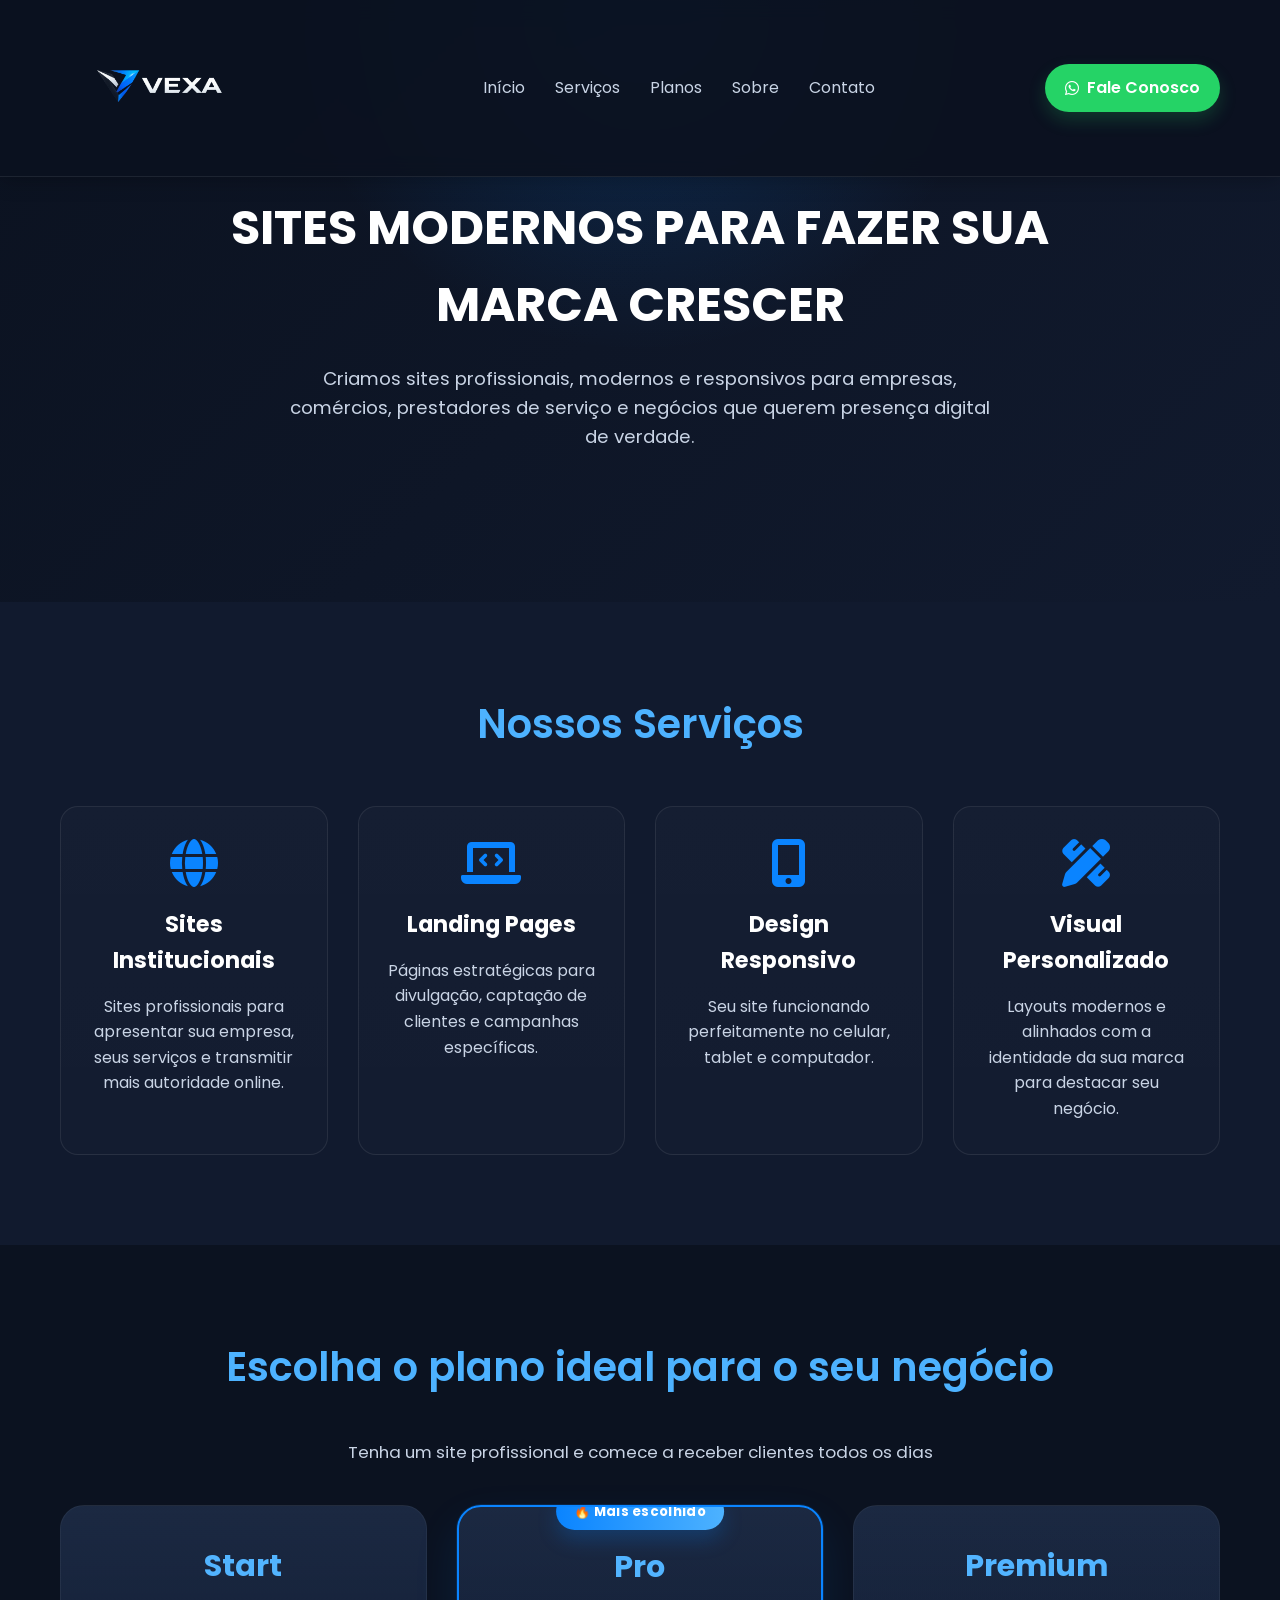
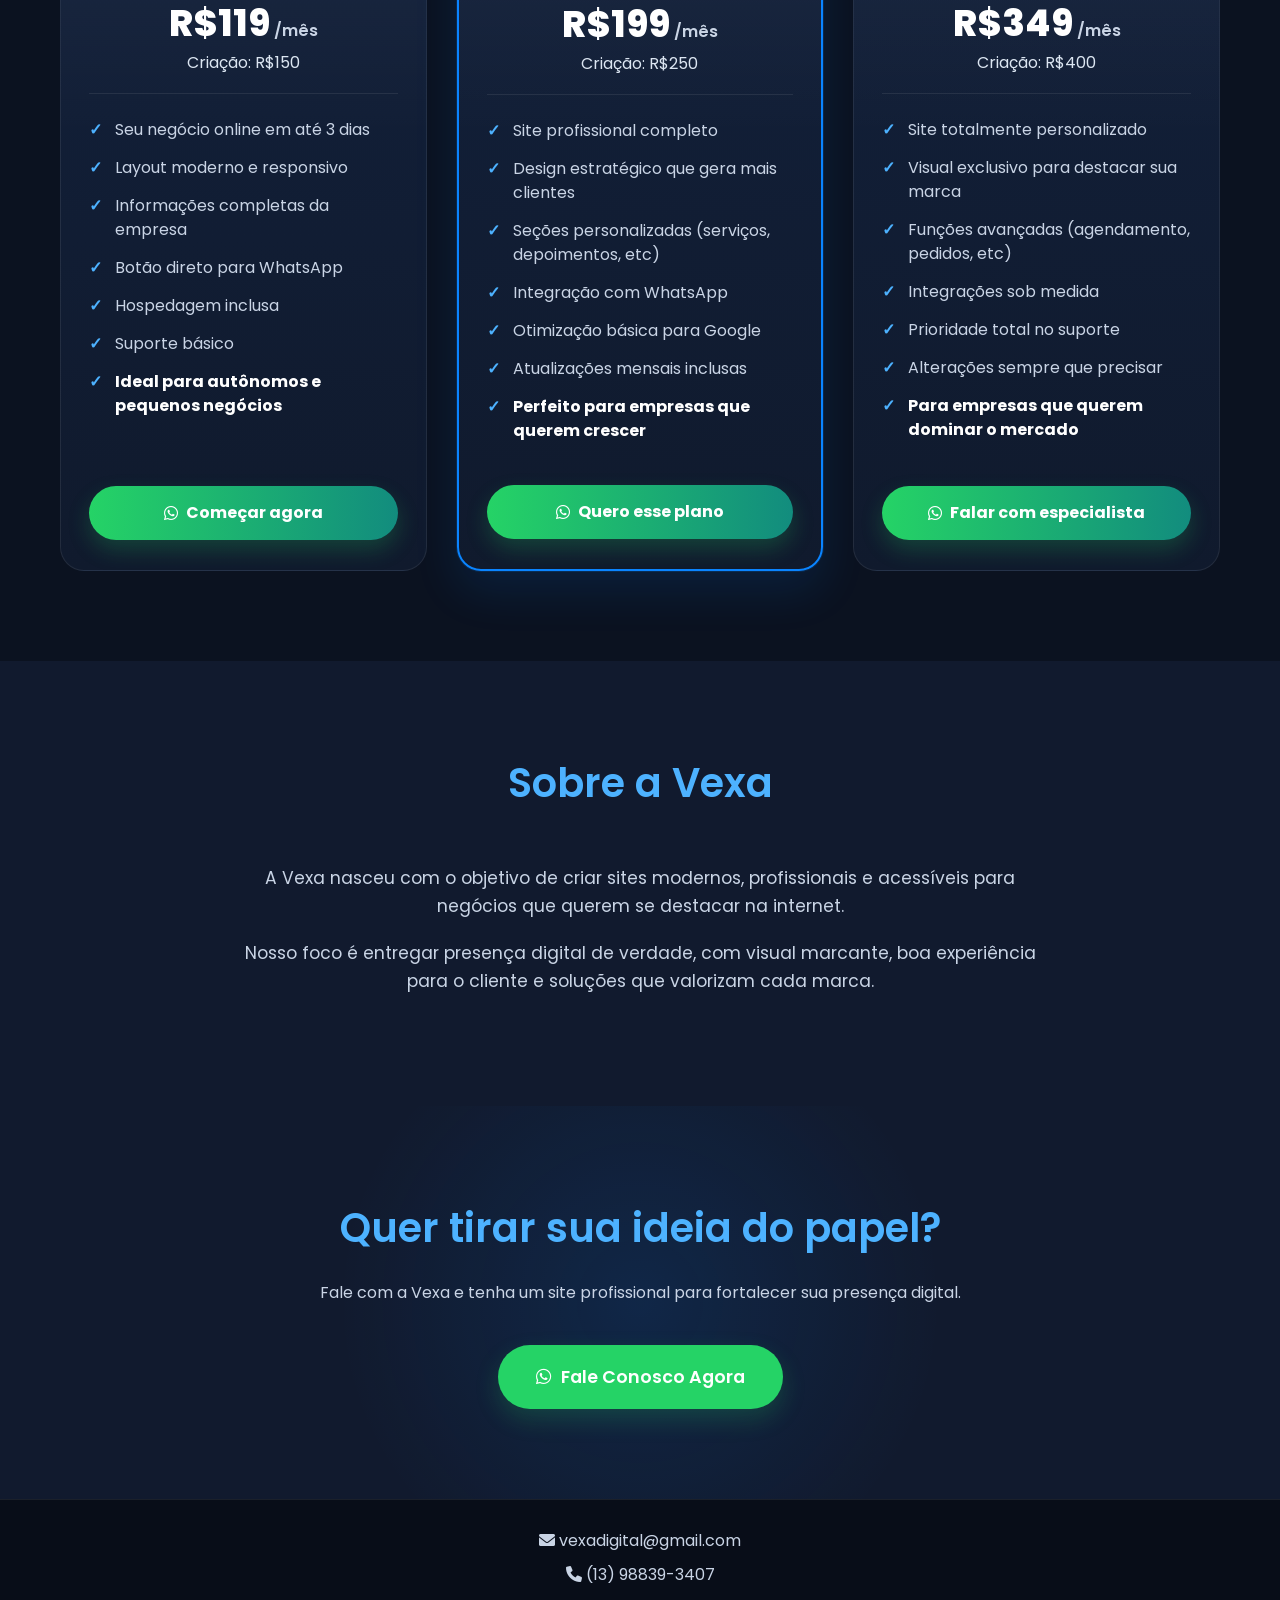
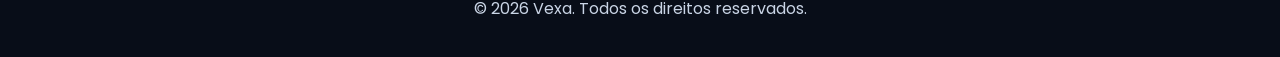
==== index.html @ 566a1a00 "update" ====
<!doctype html>
<html lang="pt-br">
  <head>
    <meta charset="UTF-8" />
    <meta name="viewport" content="width=device-width, initial-scale=1.0" />
    <title>Vexa - Criação de Sites Profissionais</title>

    <link rel="icon" type="image/png" sizes="64x64" href="img/logo.png" />

    <link rel="stylesheet" href="css/style.css" />
    <link rel="preconnect" href="https://fonts.googleapis.com" />
    <link rel="preconnect" href="https://fonts.gstatic.com" crossorigin />
    <link
      href="https://fonts.googleapis.com/css2?family=Poppins:wght@300;400;600;700&display=swap"
      rel="stylesheet"
    />
    <link
      rel="stylesheet"
      href="https://cdnjs.cloudflare.com/ajax/libs/font-awesome/6.0.0-beta3/css/all.min.css"
    />
  </head>
  <body>
    <!-- Header -->
    <header>
      <div class="container">
        <div class="logo">
          <img src="img/logo.png" alt="Logo Vexa" />
        </div>

        <nav>
          <ul>
            <li><a href="#inicio">Início</a></li>
            <li><a href="#servicos">Serviços</a></li>
            <li><a href="#planos">Planos</a></li>
            <li><a href="#sobre">Sobre</a></li>
            <li><a href="#contato">Contato</a></li>
          </ul>
        </nav>

        <a
          href="https://wa.me/5513988393407?text=Olá,%20gostaria%20de%20saber%20mais%20sobre%20os%20serviços%20da%20Vexa!"
          class="btn-whatsapp"
          target="_blank"
        >
          <i class="fab fa-whatsapp"></i> Fale Conosco
        </a>
      </div>
    </header>

    <!-- Hero -->
    <section id="inicio" class="hero">
      <div class="container">
        <h2>SITES MODERNOS PARA FAZER SUA MARCA CRESCER</h2>
        <p>
          Criamos sites profissionais, modernos e responsivos para empresas,
          comércios, prestadores de serviço e negócios que querem presença
          digital de verdade.
        </p>
      </div>
    </section>

    <!-- Serviços -->
    <section id="servicos" class="servicos">
      <div class="container">
        <h2>Nossos Serviços</h2>
        <div class="servicos-grid">
          <div class="servico">
            <i class="fas fa-globe"></i>
            <h3>Sites Institucionais</h3>
            <p>
              Sites profissionais para apresentar sua empresa, seus serviços e
              transmitir mais autoridade online.
            </p>
          </div>

          <div class="servico">
            <i class="fas fa-laptop-code"></i>
            <h3>Landing Pages</h3>
            <p>
              Páginas estratégicas para divulgação, captação de clientes e
              campanhas específicas.
            </p>
          </div>

          <div class="servico">
            <i class="fas fa-mobile-alt"></i>
            <h3>Design Responsivo</h3>
            <p>
              Seu site funcionando perfeitamente no celular, tablet e
              computador.
            </p>
          </div>

          <div class="servico">
            <i class="fas fa-pen-ruler"></i>
            <h3>Visual Personalizado</h3>
            <p>
              Layouts modernos e alinhados com a identidade da sua marca para
              destacar seu negócio.
            </p>
          </div>
        </div>
      </div>
    </section>

    <!-- Planos -->
    <section id="planos" class="planos">
      <div class="container">
        <h2>Escolha o plano ideal para o seu negócio</h2>
        <p class="subtitulo">
          Tenha um site profissional e comece a receber clientes todos os dias
        </p>

        <div class="planos-grid">
          <div class="plano">
            <h3>Start</h3>
            <div class="preco">R$119<span>/mês</span></div>
            <div class="criacao">Criação: R$150</div>
            <ul>
              <li>Seu negócio online em até 3 dias</li>
              <li>Layout moderno e responsivo</li>
              <li>Informações completas da empresa</li>
              <li>Botão direto para WhatsApp</li>
              <li>Hospedagem inclusa</li>
              <li>Suporte básico</li>
              <li><strong>Ideal para autônomos e pequenos negócios</strong></li>
            </ul>
            <a
              href="https://wa.me/5513988393407?text=Olá,%20quero%20começar%20com%20o%20plano%20Start!"
              class="btn-plano"
              target="_blank"
            >
              <i class="fab fa-whatsapp"></i> Começar agora
            </a>
          </div>

          <div class="plano destaque">
            <div class="selo">🔥 Mais escolhido</div>
            <h3>Pro</h3>
            <div class="preco">R$199<span>/mês</span></div>
            <div class="criacao">Criação: R$250</div>
            <ul>
              <li>Site profissional completo</li>
              <li>Design estratégico que gera mais clientes</li>
              <li>Seções personalizadas (serviços, depoimentos, etc)</li>
              <li>Integração com WhatsApp</li>
              <li>Otimização básica para Google</li>
              <li>Atualizações mensais inclusas</li>
              <li>
                <strong>Perfeito para empresas que querem crescer</strong>
              </li>
            </ul>
            <a
              href="https://wa.me/5513988393407?text=Olá,%20quero%20fechar%20o%20plano%20Pro!"
              class="btn-plano"
              target="_blank"
            >
              <i class="fab fa-whatsapp"></i> Quero esse plano
            </a>
          </div>

          <div class="plano">
            <h3>Premium</h3>
            <div class="preco">R$349<span>/mês</span></div>
            <div class="criacao">Criação: R$400</div>
            <ul>
              <li>Site totalmente personalizado</li>
              <li>Visual exclusivo para destacar sua marca</li>
              <li>Funções avançadas (agendamento, pedidos, etc)</li>
              <li>Integrações sob medida</li>
              <li>Prioridade total no suporte</li>
              <li>Alterações sempre que precisar</li>
              <li>
                <strong>Para empresas que querem dominar o mercado</strong>
              </li>
            </ul>
            <a
              href="https://wa.me/5513988393407?text=Olá,%20quero%20o%20plano%20Premium!"
              class="btn-plano"
              target="_blank"
            >
              <i class="fab fa-whatsapp"></i> Falar com especialista
            </a>
          </div>
        </div>
      </div>
    </section>

    <!-- Sobre -->
    <section id="sobre" class="sobre">
      <div class="container">
        <h2>Sobre a Vexa</h2>
        <p>
          A Vexa nasceu com o objetivo de criar sites modernos, profissionais e
          acessíveis para negócios que querem se destacar na internet.
        </p>
        <p>
          Nosso foco é entregar presença digital de verdade, com visual
          marcante, boa experiência para o cliente e soluções que valorizam cada
          marca.
        </p>
      </div>
    </section>

    <!-- Contato -->
    <section id="contato" class="contato">
      <div class="container">
        <h2>Quer tirar sua ideia do papel?</h2>
        <p>
          Fale com a Vexa e tenha um site profissional para fortalecer sua
          presença digital.
        </p>
        <a
          href="https://wa.me/5513988393407?text=Olá,%20quero%20criar%20um%20site%20com%20a%20Vexa!"
          class="btn-cta-large"
          target="_blank"
        >
          <i class="fab fa-whatsapp"></i> Fale Conosco Agora
        </a>
      </div>
    </section>

    <!-- Footer -->
    <footer>
      <div class="container">
        <p><i class="fas fa-envelope"></i> vexadigital@gmail.com</p>
        <p><i class="fas fa-phone"></i> (13) 98839-3407</p>
        <p>&copy; 2026 Vexa. Todos os direitos reservados.</p>
      </div>
    </footer>

    <script src="js/script.js"></script>
  </body>
</html>
---- css/style.css ----
/* Reset e configurações gerais */
* {
    margin: 0;
    padding: 0;
    box-sizing: border-box;
}

:root {
    --primary: #0a84ff;
    --primary-dark: #005fcc;
    --primary-light: #4db2ff;
    --bg-dark: #0b1220;
    --bg-dark-2: #111a2e;
    --bg-card: #16233b;
    --text: #ffffff;
    --text-soft: #c9d4e5;
    --silver: #dce6f2;
    --border: rgba(255, 255, 255, 0.08);
    --shadow: rgba(10, 132, 255, 0.18);
    --whatsapp: #25d366;
    --whatsapp-hover: #128c7e;
}

body {
    font-family: 'Poppins', sans-serif;
    line-height: 1.6;
    color: var(--text);
    background: linear-gradient(180deg, var(--bg-dark) 0%, #0f172a 100%);
    overflow-x: hidden;
}

.container {
    max-width: 1200px;
    margin: 0 auto;
    padding: 0 20px;
}

/* Header */
header {
    background: rgba(11, 18, 32, 0.92);
    backdrop-filter: blur(10px);
    padding: 18px 0;
    position: fixed;
    width: 100%;
    top: 0;
    z-index: 1000;
    border-bottom: 1px solid var(--border);
    box-shadow: 0 2px 20px rgba(0, 0, 0, 0.25);
    transition: transform 0.3s ease;
}

header .container {
    display: flex;
    justify-content: space-between;
    align-items: center;
    gap: 20px;
}

.logo {
    display: flex;
    align-items: center;
}

.logo img {
    height: 140px;
    margin-right: 12px;
}

.logo h1 {
    font-size: 1.8rem;
    color: var(--text);
    font-weight: 700;
    letter-spacing: 1px;
}

nav ul {
    display: flex;
    list-style: none;
}

nav ul li {
    margin-left: 30px;
}

nav ul li a {
    color: var(--text-soft);
    text-decoration: none;
    font-weight: 400;
    transition: 0.3s;
}

nav ul li a:hover {
    color: var(--primary-light);
}

.btn-whatsapp {
    background-color: var(--whatsapp);
    color: #fff;
    padding: 11px 20px;
    border-radius: 999px;
    text-decoration: none;
    font-weight: 600;
    display: flex;
    align-items: center;
    transition: 0.3s;
    box-shadow: 0 8px 18px rgba(37, 211, 102, 0.2);
}

.btn-whatsapp:hover {
    background-color: var(--whatsapp-hover);
    transform: translateY(-2px);
}

.btn-whatsapp i {
    margin-right: 8px;
}

/* Hero */
.hero {
    background:
        radial-gradient(circle at top, rgba(10, 132, 255, 0.22) 0%, rgba(10, 132, 255, 0) 40%),
        linear-gradient(135deg, var(--bg-dark) 0%, var(--bg-dark-2) 100%);
    padding: 190px 0 110px;
    text-align: center;
}

.hero h2 {
    font-size: 3rem;
    font-weight: 700;
    margin-bottom: 20px;
    color: var(--text);
    max-width: 900px;
    margin-left: auto;
    margin-right: auto;
}

.hero p {
    font-size: 1.15rem;
    margin-bottom: 40px;
    max-width: 700px;
    margin-left: auto;
    margin-right: auto;
    color: var(--text-soft);
}

/* Seções gerais */
section {
    padding: 90px 0;
}

h2 {
    font-size: 2.5rem;
    font-weight: 600;
    text-align: center;
    margin-bottom: 50px;
    color: var(--primary-light);
}

/* Serviços */
.servicos {
    background: var(--bg-dark-2);
}

.servicos-grid {
    display: grid;
    grid-template-columns: repeat(auto-fit, minmax(250px, 1fr));
    gap: 30px;
}

.servico {
    background: linear-gradient(180deg, rgba(255,255,255,0.02) 0%, rgba(255,255,255,0.01) 100%);
    border: 1px solid var(--border);
    padding: 32px 26px;
    border-radius: 18px;
    text-align: center;
    transition: transform 0.3s, box-shadow 0.3s, border-color 0.3s;
}

.servico:hover {
    transform: translateY(-10px);
    box-shadow: 0 14px 35px var(--shadow);
    border-color: rgba(10, 132, 255, 0.35);
}

.servico i {
    font-size: 3rem;
    color: var(--primary);
    margin-bottom: 20px;
}

.servico h3 {
    font-size: 1.4rem;
    margin-bottom: 15px;
    color: var(--text);
}

.servico p {
    color: var(--text-soft);
}

/* Planos */
.planos {
    background: var(--bg-dark);
}

.planos .subtitulo {
    text-align: center;
    color: var(--text-soft);
    max-width: 620px;
    margin: -10px auto 40px;
    font-size: 1.05rem;
    line-height: 1.6;
}

.planos-grid {
    display: grid;
    grid-template-columns: repeat(auto-fit, minmax(300px, 1fr));
    gap: 30px;
    align-items: stretch;
}

.plano {
    background: linear-gradient(180deg, #12203a 0%, #101a2d 100%);
    border: 1px solid var(--border);
    padding: 36px 28px 30px;
    border-radius: 24px;
    text-align: center;
    position: relative;
    transition: transform 0.3s ease, box-shadow 0.3s ease, border-color 0.3s ease;
    overflow: hidden;
    display: flex;
    flex-direction: column;
}

.plano::before {
    content: "";
    position: absolute;
    inset: 0;
    background: linear-gradient(180deg, rgba(255,255,255,0.04) 0%, rgba(255,255,255,0) 35%);
    pointer-events: none;
}

.plano:hover {
    transform: translateY(-10px);
    box-shadow: 0 18px 40px var(--shadow);
    border-color: rgba(10, 132, 255, 0.35);
}

.plano.destaque {
    border: 2px solid var(--primary);
    box-shadow: 0 0 0 1px rgba(10, 132, 255, 0.15), 0 20px 45px rgba(10, 132, 255, 0.12);
    transform: scale(1.03);
}

.plano.destaque:hover {
    transform: translateY(-10px) scale(1.03);
}

.selo {
    position: absolute;
    top: -14px;
    left: 50%;
    transform: translateX(-50%);
    background: linear-gradient(90deg, var(--primary) 0%, var(--primary-light) 100%);
    color: #fff;
    padding: 8px 18px;
    border-radius: 999px;
    font-size: 0.82rem;
    font-weight: 700;
    letter-spacing: 0.3px;
    box-shadow: 0 10px 20px rgba(10, 132, 255, 0.22);
    white-space: nowrap;
}

.plano h3 {
    font-size: 1.9rem;
    margin-bottom: 14px;
    color: var(--primary-light);
}

.preco {
    font-size: 2.3rem;
    font-weight: 800;
    margin-bottom: 8px;
    color: var(--text);
    line-height: 1;
}

.preco span {
    font-size: 1rem;
    font-weight: 600;
    color: var(--text-soft);
    margin-left: 4px;
}

.criacao {
    font-size: 1rem;
    margin-bottom: 24px;
    color: var(--silver);
    padding-bottom: 18px;
    border-bottom: 1px solid rgba(255,255,255,0.08);
}

.plano ul {
    list-style: none;
    padding: 0;
    margin: 0 0 28px;
    text-align: left;
    flex: 1;
}

.plano ul li {
    margin-bottom: 14px;
    color: var(--text-soft);
    padding-left: 26px;
    position: relative;
    line-height: 1.5;
}

.plano ul li::before {
    content: "✓";
    position: absolute;
    left: 0;
    top: 0;
    color: var(--primary-light);
    font-weight: 700;
}

.plano ul li strong {
    color: var(--text);
}

.btn-plano {
    background: linear-gradient(90deg, var(--whatsapp) 0%, var(--whatsapp-hover) 100%);
    color: #fff;
    padding: 14px 22px;
    border-radius: 999px;
    text-decoration: none;
    font-weight: 700;
    display: inline-flex;
    align-items: center;
    justify-content: center;
    gap: 8px;
    transition: transform 0.3s ease, box-shadow 0.3s ease, opacity 0.3s ease;
    box-shadow: 0 10px 22px rgba(37, 211, 102, 0.22);
    width: 100%;
}

.btn-plano:hover {
    transform: translateY(-3px);
    box-shadow: 0 14px 26px rgba(37, 211, 102, 0.28);
    opacity: 0.96;
}

.btn-plano i {
    margin-right: 0;
}

@media (max-width: 768px) {
    .planos .subtitulo {
        font-size: 0.98rem;
        margin: -6px auto 30px;
    }

    .plano.destaque {
        transform: scale(1);
    }

    .plano.destaque:hover {
        transform: translateY(-8px);
    }

    .plano {
        padding: 32px 22px 26px;
    }

    .preco {
        font-size: 2rem;
    }

    .plano h3 {
        font-size: 1.7rem;
    }
}

/* Sobre */
.sobre {
    background: var(--bg-dark-2);
    text-align: center;
}

.sobre p {
    font-size: 1.08rem;
    max-width: 800px;
    margin: 0 auto 20px;
    color: var(--text-soft);
}

/* Depoimentos */
.depoimentos {
    background-color: var(--bg-dark);
}

.depoimentos-grid {
    display: grid;
    grid-template-columns: repeat(auto-fit, minmax(300px, 1fr));
    gap: 30px;
}

.depoimento {
    background-color: var(--bg-card);
    border: 1px solid var(--border);
    padding: 30px;
    border-radius: 16px;
    text-align: center;
}

.depoimento p {
    font-style: italic;
    margin-bottom: 15px;
    color: var(--text-soft);
}

.depoimento cite {
    color: var(--primary-light);
    font-weight: 600;
}

/* Contato */
.contato {
    background:
        radial-gradient(circle at center, rgba(10, 132, 255, 0.12) 0%, rgba(10, 132, 255, 0) 45%),
        var(--bg-dark-2);
    text-align: center;
}

.contato h2 {
    margin-bottom: 20px;
}

.contato p {
    margin-bottom: 40px;
    color: var(--text-soft);
}

.btn-cta-large {
    background-color: var(--whatsapp);
    color: #fff;
    padding: 18px 38px;
    border-radius: 999px;
    text-decoration: none;
    font-weight: 600;
    display: inline-flex;
    align-items: center;
    font-size: 1.1rem;
    transition: 0.3s;
    box-shadow: 0 10px 24px rgba(37, 211, 102, 0.2);
}

.btn-cta-large:hover {
    background-color: var(--whatsapp-hover);
    transform: translateY(-2px);
}

.btn-cta-large i {
    margin-right: 10px;
}

/* Footer */
footer {
    background-color: #080d18;
    padding: 28px 0;
    text-align: center;
    border-top: 1px solid var(--border);
}

footer p {
    color: var(--text-soft);
    margin-bottom: 8px;
}

/* Responsividade */
@media (max-width: 768px) {
    .hero {
        padding: 170px 0 90px;
    }

    .hero h2 {
        font-size: 2rem;
    }

    .hero p {
        font-size: 1rem;
    }

    nav ul {
        display: none;
    }

    .servicos-grid,
    .portfolio-grid,
    .depoimentos-grid,
    .planos-grid {
        grid-template-columns: 1fr;
    }

    header .container {
        flex-direction: column;
        text-align: center;
    }

    .logo {
        margin-bottom: 14px;
    }

    .logo img {
        height: 70px;
    }

    .btn-whatsapp {
        font-size: 0.95rem;
        padding: 10px 18px;
    }
}

/* Animações */
.fade-in {
    opacity: 0;
    transform: translateY(30px);
    transition: opacity 0.6s, transform 0.6s;
}

.fade-in.visible {
    opacity: 1;
    transform: translateY(0);
}
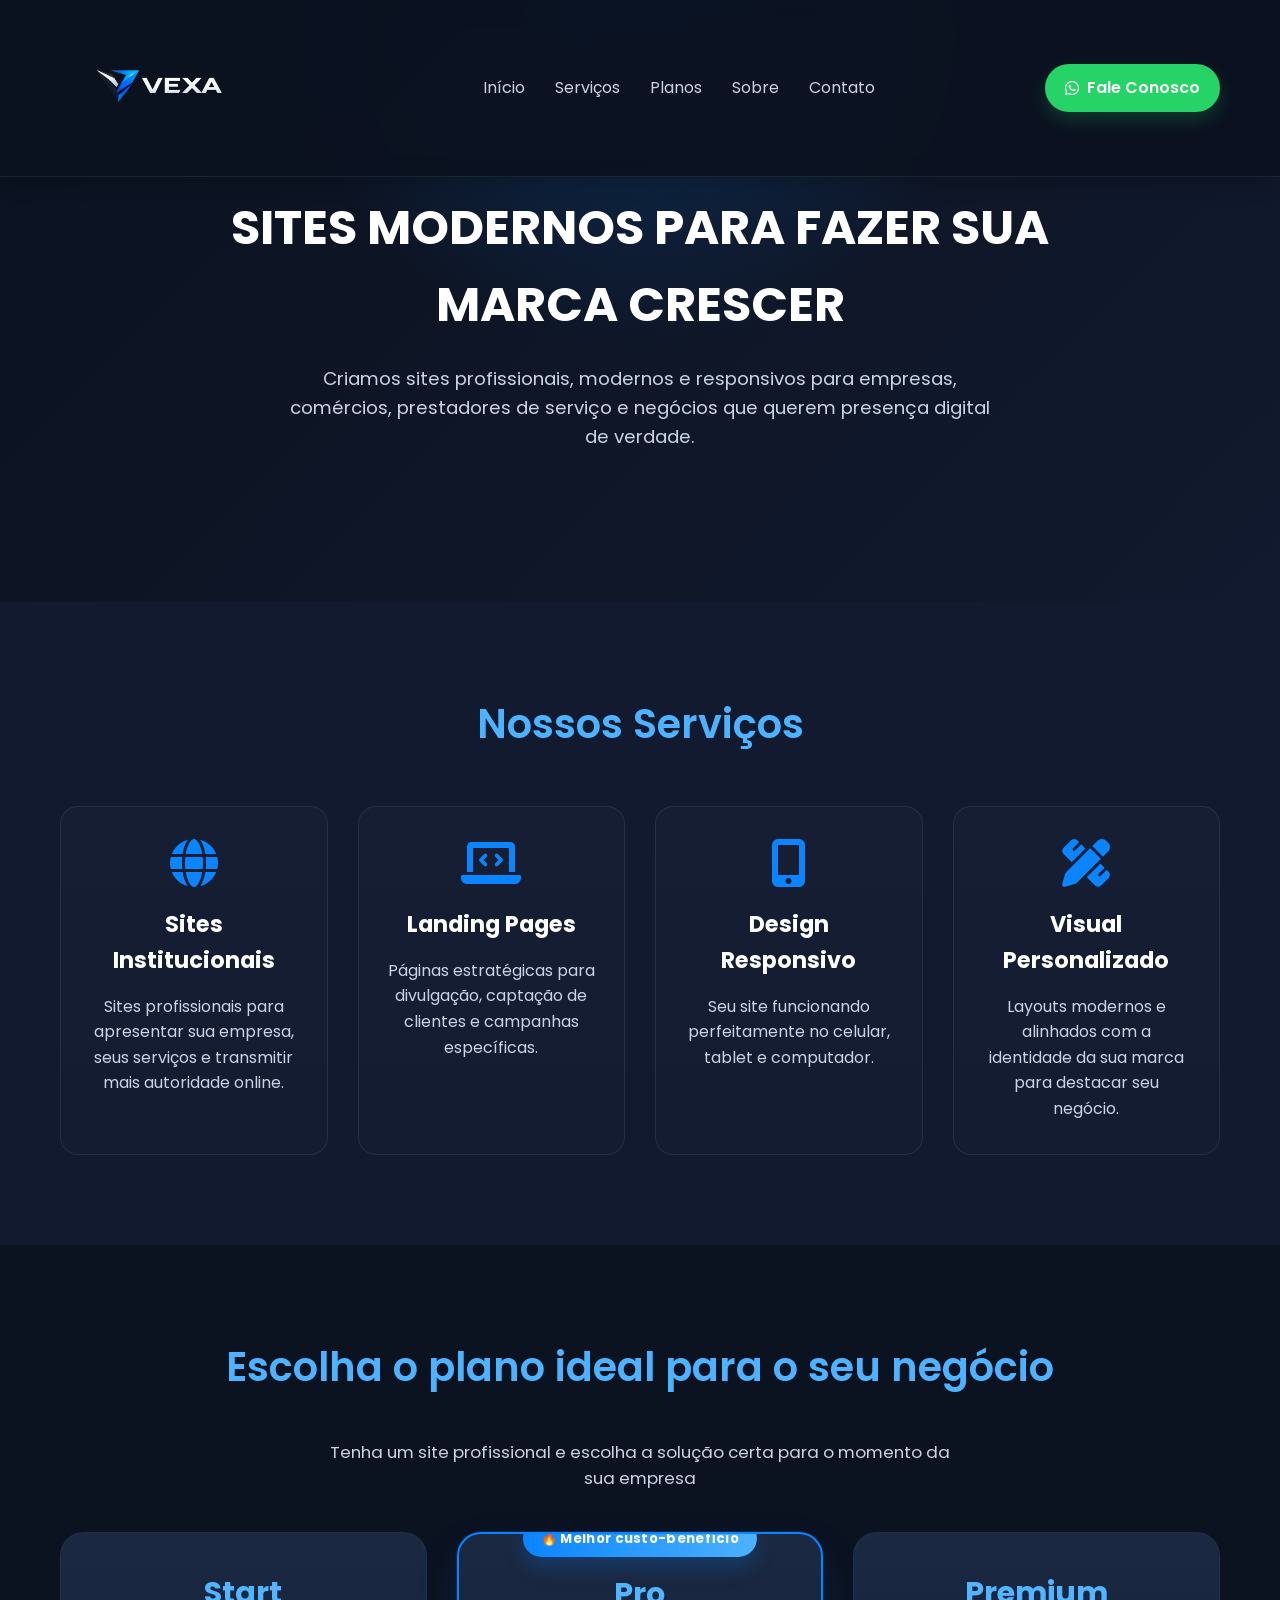
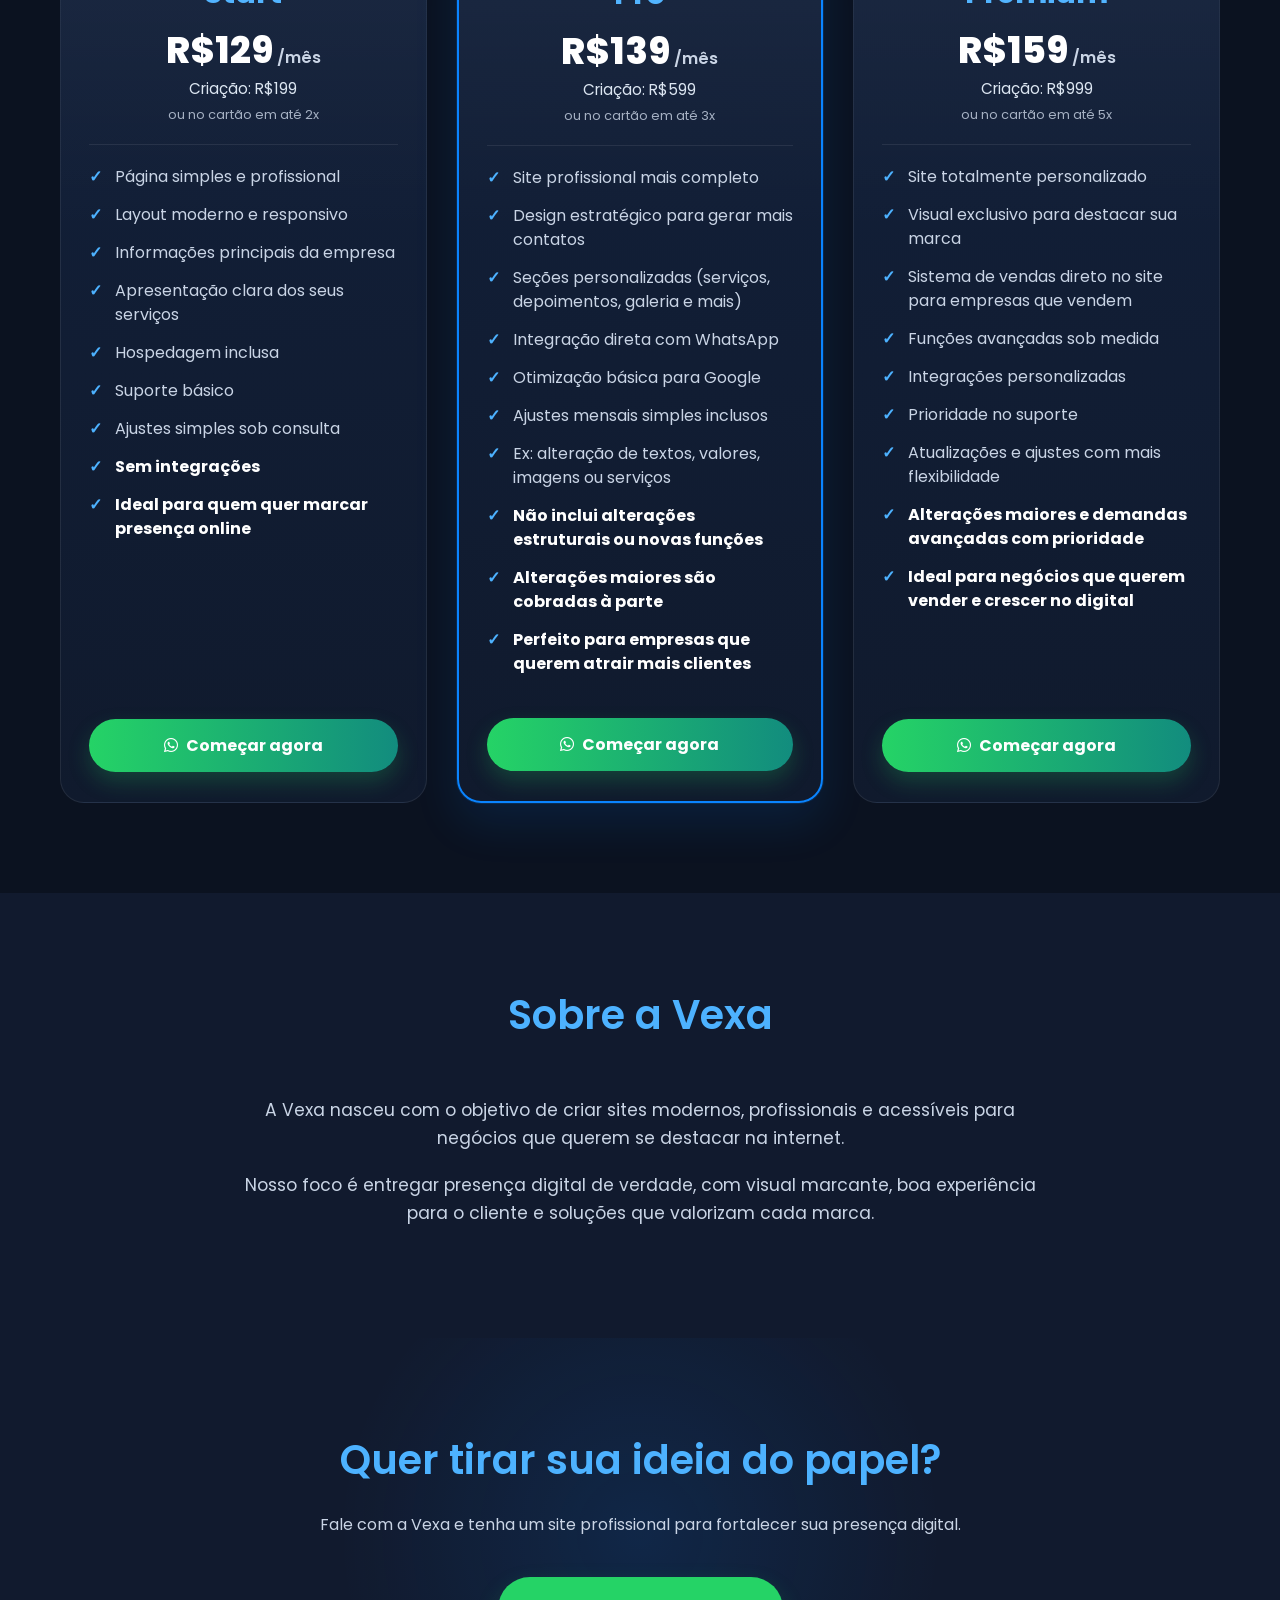
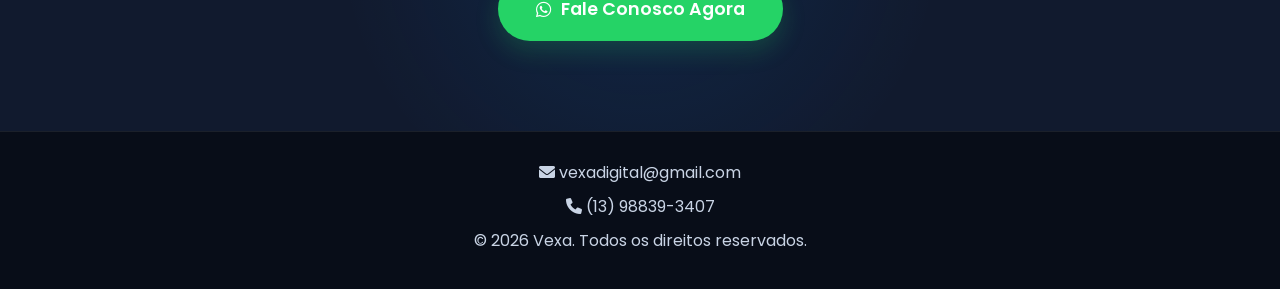
==== commit 0b1afd78: "Update" ====
--- a/index.html
+++ b/index.html
@@ -108,22 +108,31 @@
       <div class="container">
         <h2>Escolha o plano ideal para o seu negócio</h2>
         <p class="subtitulo">
-          Tenha um site profissional e comece a receber clientes todos os dias
+          Tenha um site profissional e escolha a solução certa para o momento da
+          sua empresa
         </p>
 
         <div class="planos-grid">
           <div class="plano">
             <h3>Start</h3>
-            <div class="preco">R$119<span>/mês</span></div>
-            <div class="criacao">Criação: R$150</div>
+            <div class="preco">R$129<span>/mês</span></div>
+            
+            <div class="criacao">Criação: R$199 
+              <span class="parcelamento">ou no cartão em até 2x</span>
+            </div>
+
             <ul>
-              <li>Seu negócio online em até 3 dias</li>
+              <li>Página simples e profissional</li>
               <li>Layout moderno e responsivo</li>
-              <li>Informações completas da empresa</li>
-              <li>Botão direto para WhatsApp</li>
+              <li>Informações principais da empresa</li>
+              <li>Apresentação clara dos seus serviços</li>
               <li>Hospedagem inclusa</li>
               <li>Suporte básico</li>
-              <li><strong>Ideal para autônomos e pequenos negócios</strong></li>
+              <li>Ajustes simples sob consulta</li>
+              <li><strong>Sem integrações</strong></li>
+              <li>
+                <strong>Ideal para quem quer marcar presença online</strong>
+              </li>
             </ul>
             <a
               href="https://wa.me/5513988393407?text=Olá,%20quero%20começar%20com%20o%20plano%20Start!"
@@ -135,19 +144,35 @@
           </div>
 
           <div class="plano destaque">
-            <div class="selo">🔥 Mais escolhido</div>
+            <div class="selo">🔥 Melhor custo-benefício</div>
             <h3>Pro</h3>
-            <div class="preco">R$199<span>/mês</span></div>
-            <div class="criacao">Criação: R$250</div>
+
+            <div class="preco">R$139<span>/mês</span></div>
+
+            <div class="criacao">Criação: R$599 
+              <span class="parcelamento">ou no cartão em até 3x</span>
+            </div>
             <ul>
-              <li>Site profissional completo</li>
-              <li>Design estratégico que gera mais clientes</li>
-              <li>Seções personalizadas (serviços, depoimentos, etc)</li>
-              <li>Integração com WhatsApp</li>
+              <li>Site profissional mais completo</li>
+              <li>Design estratégico para gerar mais contatos</li>
+              <li>
+                Seções personalizadas (serviços, depoimentos, galeria e mais)
+              </li>
+              <li>Integração direta com WhatsApp</li>
               <li>Otimização básica para Google</li>
-              <li>Atualizações mensais inclusas</li>
-              <li>
-                <strong>Perfeito para empresas que querem crescer</strong>
+              <li>Ajustes mensais simples inclusos</li>
+              <li>Ex: alteração de textos, valores, imagens ou serviços</li>
+              <li>
+                <strong
+                  >Não inclui alterações estruturais ou novas funções</strong
+                >
+              </li>
+              <li><strong>Alterações maiores são cobradas à parte</strong></li>
+              <li>
+                <strong
+                  >Perfeito para empresas que querem atrair mais
+                  clientes</strong
+                >
               </li>
             </ul>
             <a
@@ -155,23 +180,36 @@
               class="btn-plano"
               target="_blank"
             >
-              <i class="fab fa-whatsapp"></i> Quero esse plano
+              <i class="fab fa-whatsapp"></i> Começar agora
             </a>
           </div>
 
           <div class="plano">
             <h3>Premium</h3>
-            <div class="preco">R$349<span>/mês</span></div>
-            <div class="criacao">Criação: R$400</div>
+            <div class="preco">R$159<span>/mês</span></div>
+
+            <div class="criacao">Criação: R$999 
+              <span class="parcelamento">ou no cartão em até 5x</span>
+            </div>
             <ul>
               <li>Site totalmente personalizado</li>
               <li>Visual exclusivo para destacar sua marca</li>
-              <li>Funções avançadas (agendamento, pedidos, etc)</li>
-              <li>Integrações sob medida</li>
-              <li>Prioridade total no suporte</li>
-              <li>Alterações sempre que precisar</li>
-              <li>
-                <strong>Para empresas que querem dominar o mercado</strong>
+              <li>Sistema de vendas direto no site para empresas que vendem</li>
+              <li>Funções avançadas sob medida</li>
+              <li>Integrações personalizadas</li>
+              <li>Prioridade no suporte</li>
+              <li>Atualizações e ajustes com mais flexibilidade</li>
+              <li>
+                <strong
+                  >Alterações maiores e demandas avançadas com
+                  prioridade</strong
+                >
+              </li>
+              <li>
+                <strong
+                  >Ideal para negócios que querem vender e crescer no
+                  digital</strong
+                >
               </li>
             </ul>
             <a
@@ -179,7 +217,7 @@
               class="btn-plano"
               target="_blank"
             >
-              <i class="fab fa-whatsapp"></i> Falar com especialista
+              <i class="fab fa-whatsapp"></i> Começar agora
             </a>
           </div>
         </div>
--- a/css/style.css
+++ b/css/style.css
@@ -533,4 +533,19 @@
 .fade-in.visible {
     opacity: 1;
     transform: translateY(0);
+}
+
+.criacao {
+  font-size: 0.95rem;
+  margin-bottom: 20px;
+  color: var(--silver);
+  display: flex;
+  flex-direction: column;
+  gap: 4px;
+}
+
+.parcelamento {
+  font-size: 0.8rem;
+  color: var(--text-soft);
+  opacity: 0.8;
 }
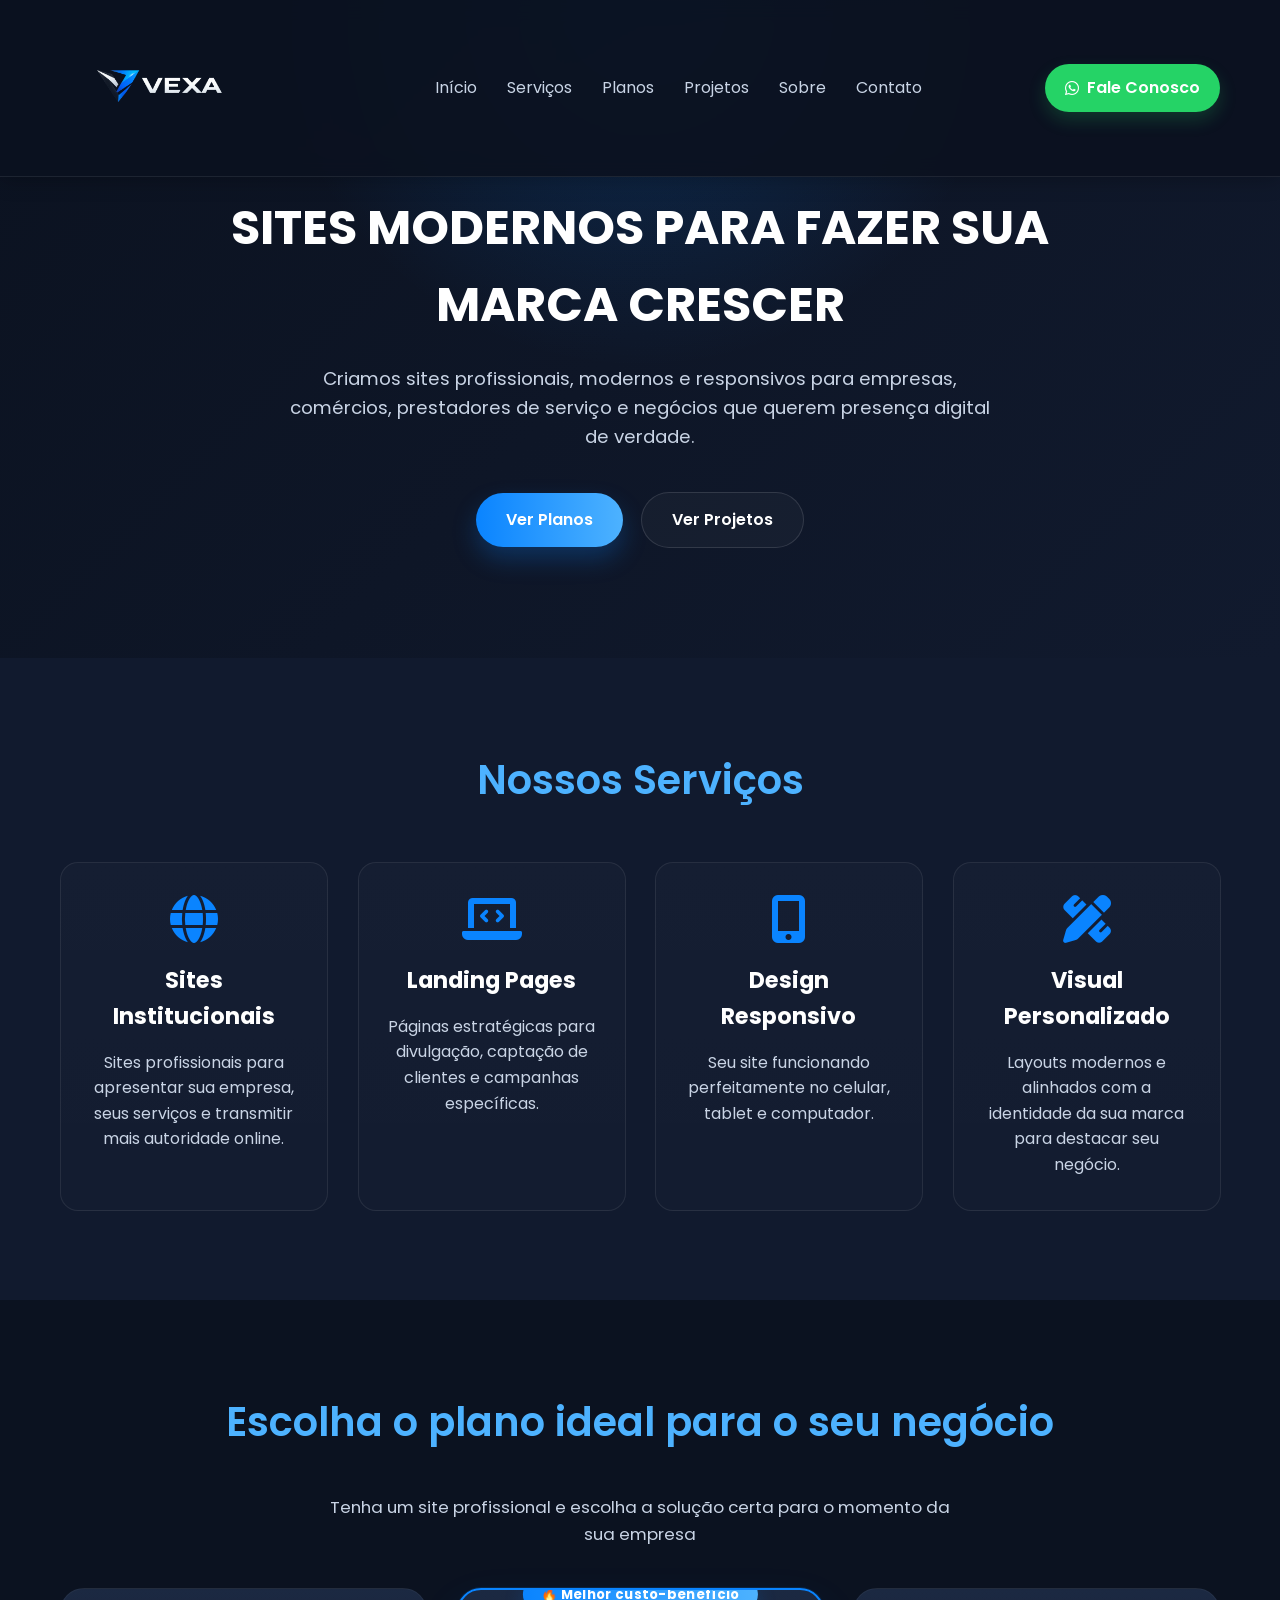
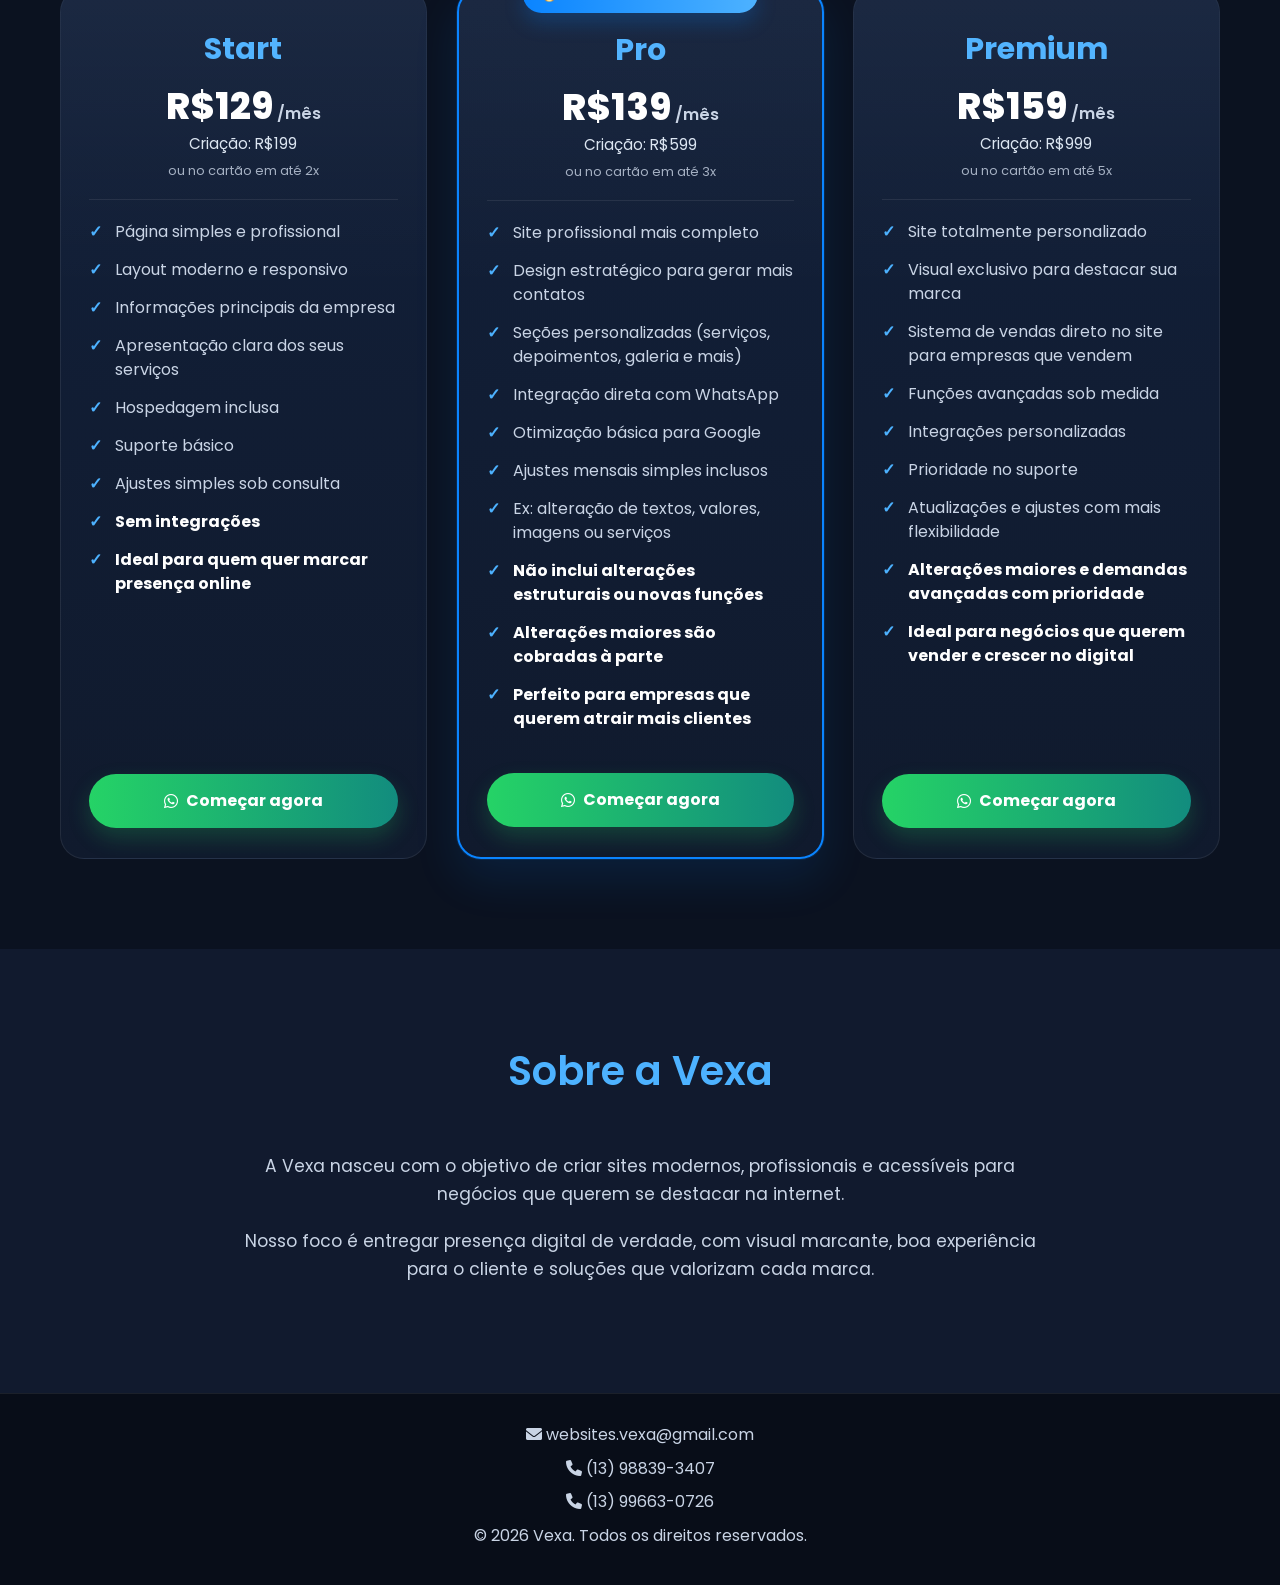
==== commit b2ea5c29: "atualização do site" ====
--- a/index.html
+++ b/index.html
@@ -32,6 +32,7 @@
             <li><a href="#inicio">Início</a></li>
             <li><a href="#servicos">Serviços</a></li>
             <li><a href="#planos">Planos</a></li>
+            <li><a href="portfolio.html">Projetos</a></li>
             <li><a href="#sobre">Sobre</a></li>
             <li><a href="#contato">Contato</a></li>
           </ul>
@@ -49,19 +50,24 @@
 
     <!-- Hero -->
     <section id="inicio" class="hero">
-      <div class="container">
+      <div class="container fade-in">
         <h2>SITES MODERNOS PARA FAZER SUA MARCA CRESCER</h2>
         <p>
           Criamos sites profissionais, modernos e responsivos para empresas,
           comércios, prestadores de serviço e negócios que querem presença
           digital de verdade.
         </p>
+
+        <div class="hero__actions">
+          <a href="#planos" class="btn-primary">Ver Planos</a>
+          <a href="portfolio.html" class="btn-outline">Ver Projetos</a>
+        </div>
       </div>
     </section>
 
     <!-- Serviços -->
     <section id="servicos" class="servicos">
-      <div class="container">
+      <div class="container fade-in">
         <h2>Nossos Serviços</h2>
         <div class="servicos-grid">
           <div class="servico">
@@ -105,7 +111,7 @@
 
     <!-- Planos -->
     <section id="planos" class="planos">
-      <div class="container">
+      <div class="container fade-in">
         <h2>Escolha o plano ideal para o seu negócio</h2>
         <p class="subtitulo">
           Tenha um site profissional e escolha a solução certa para o momento da
@@ -116,8 +122,9 @@
           <div class="plano">
             <h3>Start</h3>
             <div class="preco">R$129<span>/mês</span></div>
-            
-            <div class="criacao">Criação: R$199 
+
+            <div class="criacao">
+              Criação: R$199
               <span class="parcelamento">ou no cartão em até 2x</span>
             </div>
 
@@ -149,7 +156,8 @@
 
             <div class="preco">R$139<span>/mês</span></div>
 
-            <div class="criacao">Criação: R$599 
+            <div class="criacao">
+              Criação: R$599
               <span class="parcelamento">ou no cartão em até 3x</span>
             </div>
             <ul>
@@ -163,16 +171,11 @@
               <li>Ajustes mensais simples inclusos</li>
               <li>Ex: alteração de textos, valores, imagens ou serviços</li>
               <li>
-                <strong
-                  >Não inclui alterações estruturais ou novas funções</strong
-                >
+                <strong>Não inclui alterações estruturais ou novas funções</strong>
               </li>
               <li><strong>Alterações maiores são cobradas à parte</strong></li>
               <li>
-                <strong
-                  >Perfeito para empresas que querem atrair mais
-                  clientes</strong
-                >
+                <strong>Perfeito para empresas que querem atrair mais clientes</strong>
               </li>
             </ul>
             <a
@@ -188,7 +191,8 @@
             <h3>Premium</h3>
             <div class="preco">R$159<span>/mês</span></div>
 
-            <div class="criacao">Criação: R$999 
+            <div class="criacao">
+              Criação: R$999
               <span class="parcelamento">ou no cartão em até 5x</span>
             </div>
             <ul>
@@ -200,16 +204,10 @@
               <li>Prioridade no suporte</li>
               <li>Atualizações e ajustes com mais flexibilidade</li>
               <li>
-                <strong
-                  >Alterações maiores e demandas avançadas com
-                  prioridade</strong
-                >
-              </li>
-              <li>
-                <strong
-                  >Ideal para negócios que querem vender e crescer no
-                  digital</strong
-                >
+                <strong>Alterações maiores e demandas avançadas com prioridade</strong>
+              </li>
+              <li>
+                <strong>Ideal para negócios que querem vender e crescer no digital</strong>
               </li>
             </ul>
             <a
@@ -226,7 +224,7 @@
 
     <!-- Sobre -->
     <section id="sobre" class="sobre">
-      <div class="container">
+      <div class="container fade-in">
         <h2>Sobre a Vexa</h2>
         <p>
           A Vexa nasceu com o objetivo de criar sites modernos, profissionais e
@@ -240,33 +238,16 @@
       </div>
     </section>
 
-    <!-- Contato -->
-    <section id="contato" class="contato">
-      <div class="container">
-        <h2>Quer tirar sua ideia do papel?</h2>
-        <p>
-          Fale com a Vexa e tenha um site profissional para fortalecer sua
-          presença digital.
-        </p>
-        <a
-          href="https://wa.me/5513988393407?text=Olá,%20quero%20criar%20um%20site%20com%20a%20Vexa!"
-          class="btn-cta-large"
-          target="_blank"
-        >
-          <i class="fab fa-whatsapp"></i> Fale Conosco Agora
-        </a>
-      </div>
-    </section>
-
     <!-- Footer -->
     <footer>
       <div class="container">
-        <p><i class="fas fa-envelope"></i> vexadigital@gmail.com</p>
+        <p><i class="fas fa-envelope"></i> websites.vexa@gmail.com</p>
         <p><i class="fas fa-phone"></i> (13) 98839-3407</p>
+        <p><i class="fas fa-phone"></i> (13) 99663-0726</p>
         <p>&copy; 2026 Vexa. Todos os direitos reservados.</p>
       </div>
     </footer>
 
     <script src="js/script.js"></script>
   </body>
-</html>
+</html>
--- a/css/style.css
+++ b/css/style.css
@@ -143,6 +143,55 @@
     color: var(--text-soft);
 }
 
+.hero__actions {
+    display: flex;
+    justify-content: center;
+    align-items: center;
+    gap: 18px;
+    flex-wrap: wrap;
+    margin-top: 20px;
+}
+
+/* Botões da hero */
+.btn-primary {
+    padding: 14px 30px;
+    border-radius: 999px;
+    text-decoration: none;
+    font-weight: 600;
+    color: #fff;
+    background: linear-gradient(90deg, var(--primary) 0%, var(--primary-light) 100%);
+    box-shadow: 0 12px 25px rgba(10, 132, 255, 0.25);
+    transition: 0.3s;
+    display: inline-flex;
+    align-items: center;
+    justify-content: center;
+}
+
+.btn-primary:hover {
+    transform: translateY(-3px);
+    box-shadow: 0 16px 32px rgba(10, 132, 255, 0.35);
+}
+
+.btn-outline {
+    padding: 14px 30px;
+    border-radius: 999px;
+    text-decoration: none;
+    font-weight: 600;
+    color: var(--text);
+    border: 1px solid rgba(255, 255, 255, 0.12);
+    background: rgba(255, 255, 255, 0.03);
+    transition: 0.3s;
+    display: inline-flex;
+    align-items: center;
+    justify-content: center;
+}
+
+.btn-outline:hover {
+    transform: translateY(-3px);
+    border-color: rgba(77, 178, 255, 0.35);
+    background: rgba(255, 255, 255, 0.06);
+}
+
 /* Seções gerais */
 section {
     padding: 90px 0;
@@ -294,11 +343,20 @@
 }
 
 .criacao {
-    font-size: 1rem;
-    margin-bottom: 24px;
+    font-size: 0.95rem;
+    margin-bottom: 20px;
     color: var(--silver);
+    display: flex;
+    flex-direction: column;
+    gap: 4px;
     padding-bottom: 18px;
     border-bottom: 1px solid rgba(255,255,255,0.08);
+}
+
+.parcelamento {
+    font-size: 0.8rem;
+    color: var(--text-soft);
+    opacity: 0.8;
 }
 
 .plano ul {
@@ -356,33 +414,6 @@
     margin-right: 0;
 }
 
-@media (max-width: 768px) {
-    .planos .subtitulo {
-        font-size: 0.98rem;
-        margin: -6px auto 30px;
-    }
-
-    .plano.destaque {
-        transform: scale(1);
-    }
-
-    .plano.destaque:hover {
-        transform: translateY(-8px);
-    }
-
-    .plano {
-        padding: 32px 22px 26px;
-    }
-
-    .preco {
-        font-size: 2rem;
-    }
-
-    .plano h3 {
-        font-size: 1.7rem;
-    }
-}
-
 /* Sobre */
 .sobre {
     background: var(--bg-dark-2);
@@ -444,7 +475,7 @@
 }
 
 .btn-cta-large {
-    background-color: var(--whatsapp);
+    background: linear-gradient(90deg, var(--primary) 0%, var(--primary-light) 100%);
     color: #fff;
     padding: 18px 38px;
     border-radius: 999px;
@@ -452,14 +483,15 @@
     font-weight: 600;
     display: inline-flex;
     align-items: center;
+    justify-content: center;
     font-size: 1.1rem;
     transition: 0.3s;
-    box-shadow: 0 10px 24px rgba(37, 211, 102, 0.2);
+    box-shadow: 0 12px 25px rgba(10, 132, 255, 0.25);
 }
 
 .btn-cta-large:hover {
-    background-color: var(--whatsapp-hover);
-    transform: translateY(-2px);
+    transform: translateY(-3px);
+    box-shadow: 0 16px 32px rgba(10, 132, 255, 0.35);
 }
 
 .btn-cta-large i {
@@ -481,6 +513,31 @@
 
 /* Responsividade */
 @media (max-width: 768px) {
+    .planos .subtitulo {
+        font-size: 0.98rem;
+        margin: -6px auto 30px;
+    }
+
+    .plano.destaque {
+        transform: scale(1);
+    }
+
+    .plano.destaque:hover {
+        transform: translateY(-8px);
+    }
+
+    .plano {
+        padding: 32px 22px 26px;
+    }
+
+    .preco {
+        font-size: 2rem;
+    }
+
+    .plano h3 {
+        font-size: 1.7rem;
+    }
+
     .hero {
         padding: 170px 0 90px;
     }
@@ -491,6 +548,16 @@
 
     .hero p {
         font-size: 1rem;
+    }
+
+    .hero__actions {
+        gap: 14px;
+    }
+
+    .hero__actions .btn-primary,
+    .hero__actions .btn-outline {
+        width: 100%;
+        max-width: 260px;
     }
 
     nav ul {
@@ -526,26 +593,12 @@
 /* Animações */
 .fade-in {
     opacity: 0;
-    transform: translateY(30px);
-    transition: opacity 0.6s, transform 0.6s;
+    transform: translateY(45px);
+    transition: opacity 0.8s ease, transform 0.8s ease;
+    will-change: opacity, transform;
 }
 
 .fade-in.visible {
     opacity: 1;
     transform: translateY(0);
-}
-
-.criacao {
-  font-size: 0.95rem;
-  margin-bottom: 20px;
-  color: var(--silver);
-  display: flex;
-  flex-direction: column;
-  gap: 4px;
-}
-
-.parcelamento {
-  font-size: 0.8rem;
-  color: var(--text-soft);
-  opacity: 0.8;
 }
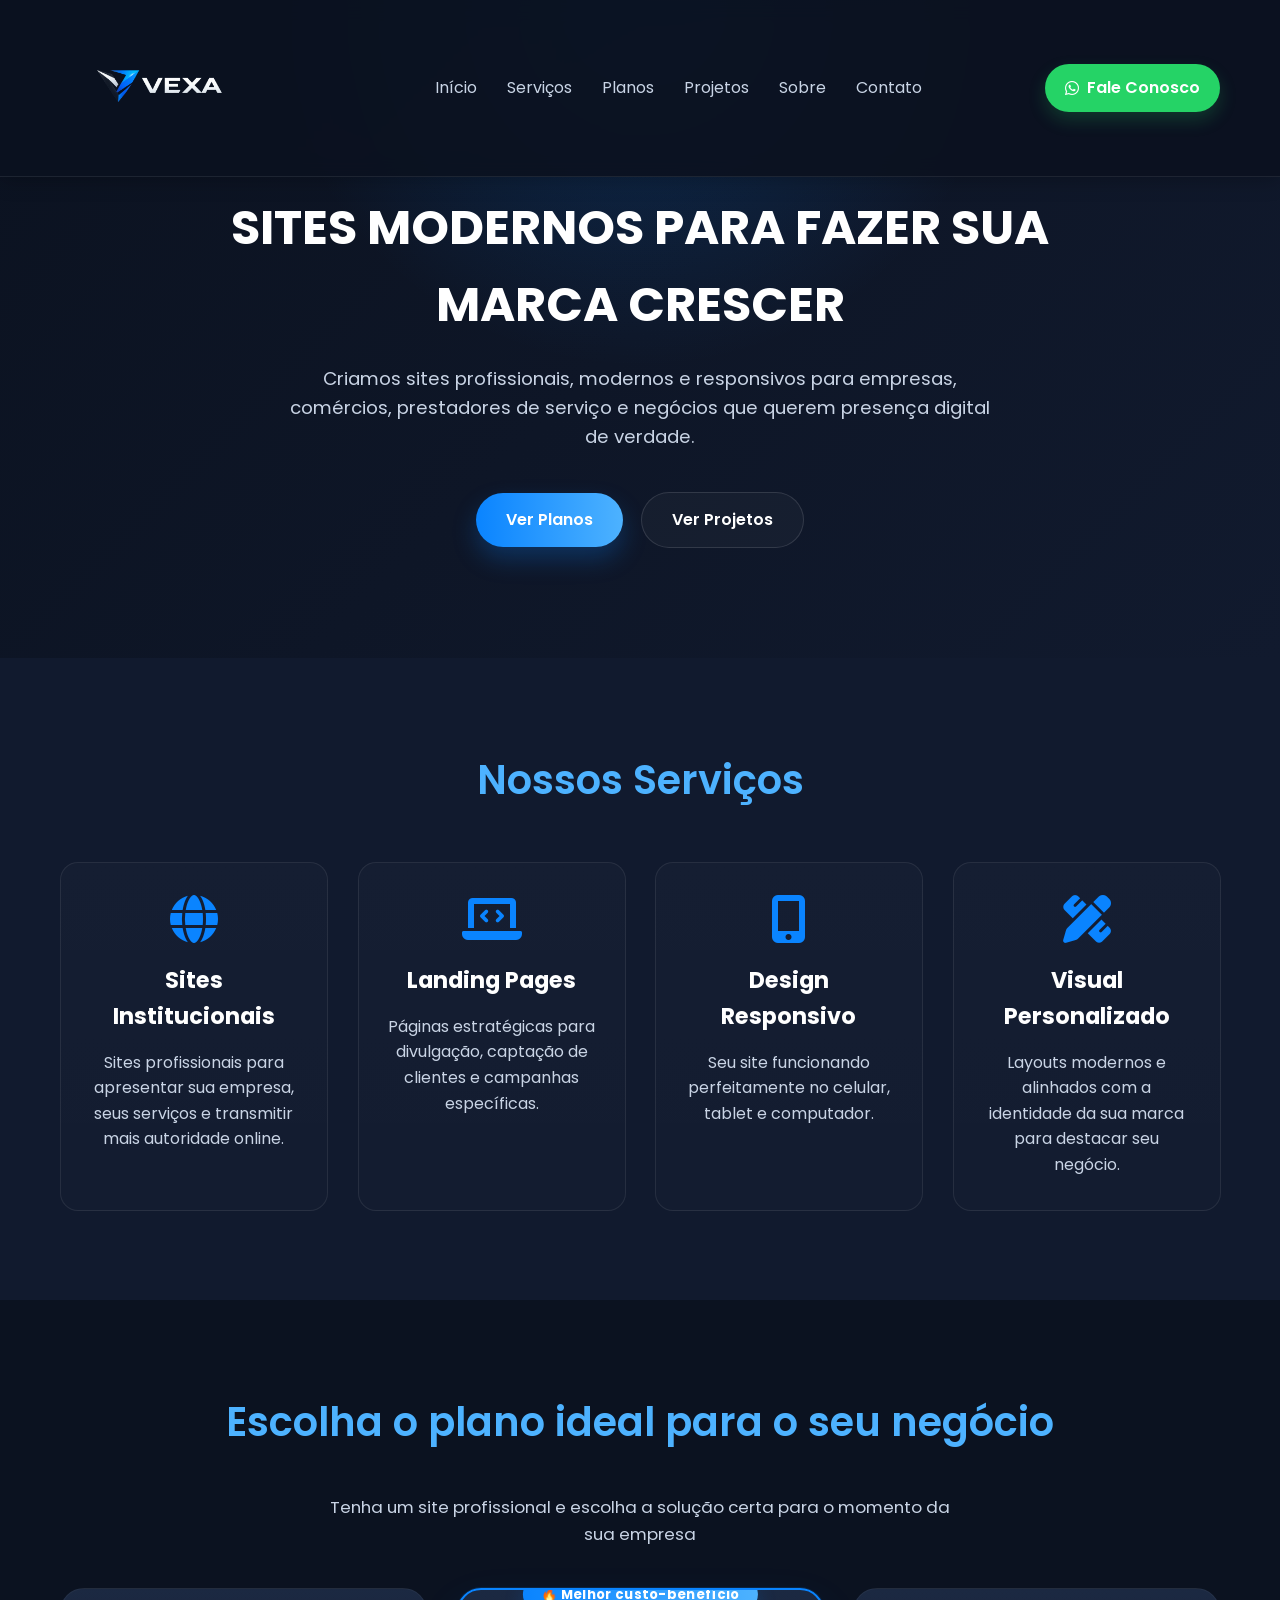
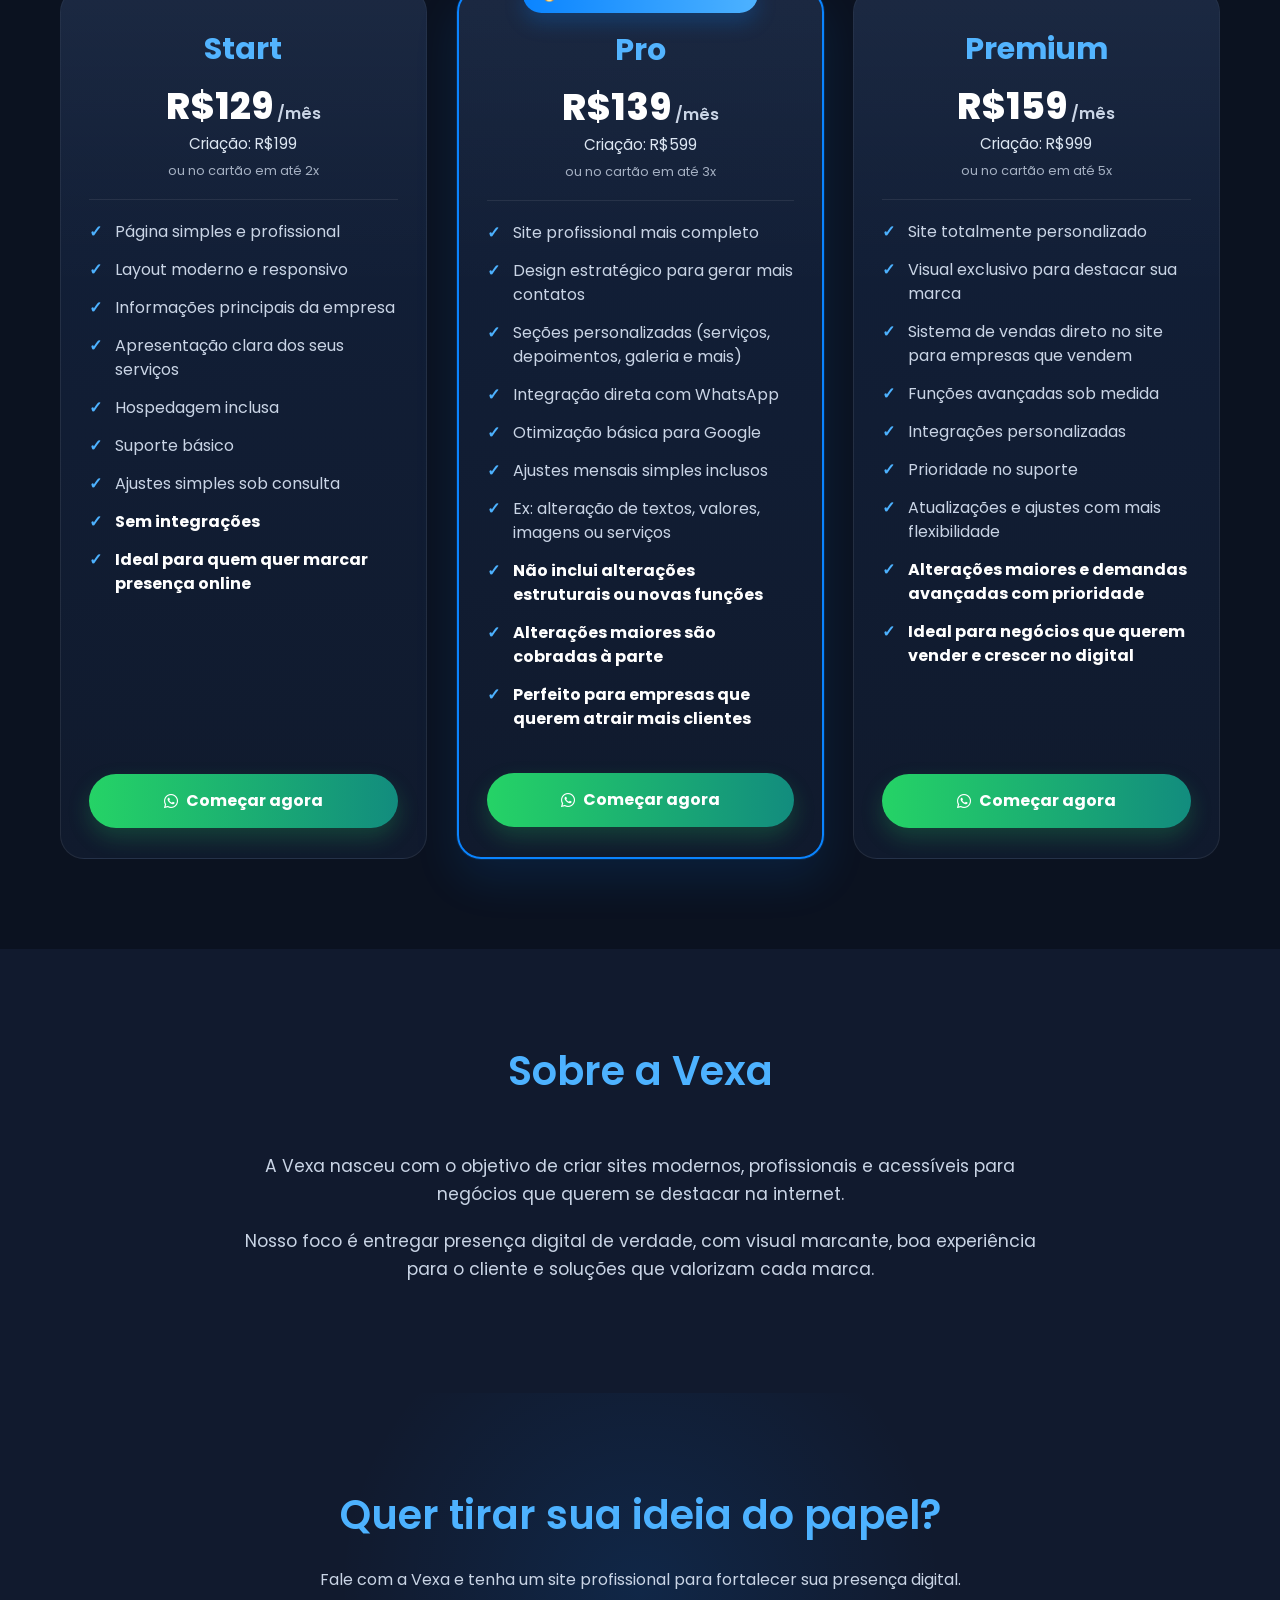
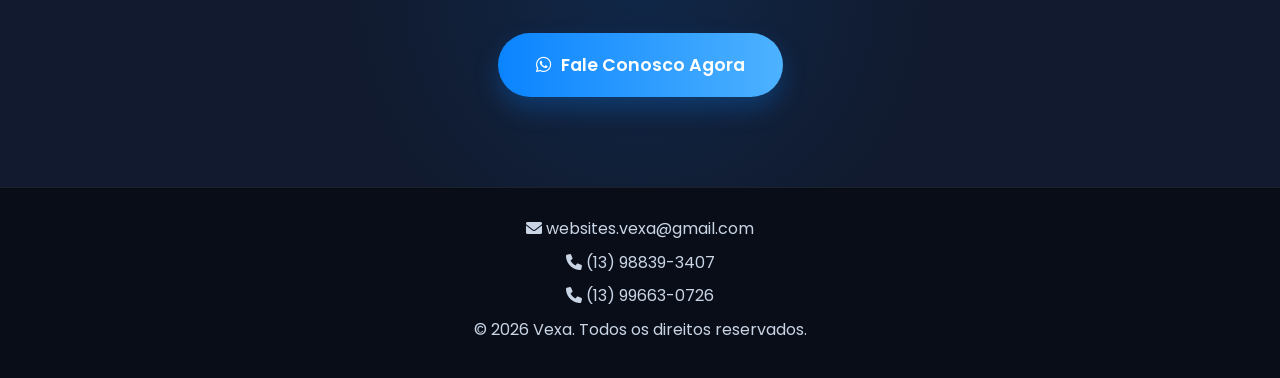
==== commit 86d8c98a: "atualizando o site" ====
--- a/index.html
+++ b/index.html
@@ -27,7 +27,13 @@
           <img src="img/logo.png" alt="Logo Vexa" />
         </div>
 
-        <nav>
+        <div class="menu-toggle" id="menu-toggle" aria-label="Abrir menu">
+          <span></span>
+          <span></span>
+          <span></span>
+        </div>
+
+        <nav id="menu">
           <ul>
             <li><a href="#inicio">Início</a></li>
             <li><a href="#servicos">Serviços</a></li>
@@ -171,11 +177,15 @@
               <li>Ajustes mensais simples inclusos</li>
               <li>Ex: alteração de textos, valores, imagens ou serviços</li>
               <li>
-                <strong>Não inclui alterações estruturais ou novas funções</strong>
+                <strong
+                  >Não inclui alterações estruturais ou novas funções</strong
+                >
               </li>
               <li><strong>Alterações maiores são cobradas à parte</strong></li>
               <li>
-                <strong>Perfeito para empresas que querem atrair mais clientes</strong>
+                <strong
+                  >Perfeito para empresas que querem atrair mais clientes</strong
+                >
               </li>
             </ul>
             <a
@@ -204,10 +214,14 @@
               <li>Prioridade no suporte</li>
               <li>Atualizações e ajustes com mais flexibilidade</li>
               <li>
-                <strong>Alterações maiores e demandas avançadas com prioridade</strong>
-              </li>
-              <li>
-                <strong>Ideal para negócios que querem vender e crescer no digital</strong>
+                <strong
+                  >Alterações maiores e demandas avançadas com prioridade</strong
+                >
+              </li>
+              <li>
+                <strong
+                  >Ideal para negócios que querem vender e crescer no digital</strong
+                >
               </li>
             </ul>
             <a
@@ -238,6 +252,24 @@
       </div>
     </section>
 
+    <!-- Contato -->
+    <section id="contato" class="contato">
+      <div class="container fade-in">
+        <h2>Quer tirar sua ideia do papel?</h2>
+        <p>
+          Fale com a Vexa e tenha um site profissional para fortalecer sua
+          presença digital.
+        </p>
+        <a
+          href="https://wa.me/5513988393407?text=Olá,%20quero%20criar%20um%20site%20com%20a%20Vexa!"
+          class="btn-cta-large"
+          target="_blank"
+        >
+          <i class="fab fa-whatsapp"></i> Fale Conosco Agora
+        </a>
+      </div>
+    </section>
+
     <!-- Footer -->
     <footer>
       <div class="container">
--- a/css/style.css
+++ b/css/style.css
@@ -59,6 +59,7 @@
 .logo {
     display: flex;
     align-items: center;
+    flex-shrink: 0;
 }
 
 .logo img {
@@ -71,6 +72,11 @@
     color: var(--text);
     font-weight: 700;
     letter-spacing: 1px;
+}
+
+nav {
+    display: flex;
+    align-items: center;
 }
 
 nav ul {
@@ -104,6 +110,7 @@
     align-items: center;
     transition: 0.3s;
     box-shadow: 0 8px 18px rgba(37, 211, 102, 0.2);
+    flex-shrink: 0;
 }
 
 .btn-whatsapp:hover {
@@ -113,6 +120,39 @@
 
 .btn-whatsapp i {
     margin-right: 8px;
+}
+
+/* Menu mobile */
+.menu-toggle {
+    display: none;
+    width: 34px;
+    height: 26px;
+    flex-direction: column;
+    justify-content: space-between;
+    cursor: pointer;
+    z-index: 1101;
+    flex-shrink: 0;
+}
+
+.menu-toggle span {
+    display: block;
+    width: 100%;
+    height: 3px;
+    background: #fff;
+    border-radius: 999px;
+    transition: 0.3s ease;
+}
+
+.menu-toggle.active span:nth-child(1) {
+    transform: translateY(11px) rotate(45deg);
+}
+
+.menu-toggle.active span:nth-child(2) {
+    opacity: 0;
+}
+
+.menu-toggle.active span:nth-child(3) {
+    transform: translateY(-11px) rotate(-45deg);
 }
 
 /* Hero */
@@ -513,6 +553,108 @@
 
 /* Responsividade */
 @media (max-width: 768px) {
+    body {
+        padding-bottom: 90px;
+    }
+
+    header {
+        padding: 14px 0;
+    }
+
+    header .container {
+        flex-direction: row;
+        justify-content: space-between;
+        align-items: center;
+        position: relative;
+        text-align: left;
+    }
+
+    .logo {
+        margin-bottom: 0;
+    }
+
+    .logo img {
+        height: 70px;
+        margin-right: 0;
+    }
+
+    .menu-toggle {
+        display: flex;
+    }
+
+    nav {
+        position: absolute;
+        top: calc(100% + 10px);
+        left: 0;
+        width: 100%;
+        background: rgba(11, 18, 32, 0.98);
+        backdrop-filter: blur(12px);
+        border: 1px solid rgba(255, 255, 255, 0.08);
+        border-radius: 18px;
+        box-shadow: 0 18px 40px rgba(0, 0, 0, 0.35);
+        display: none;
+        padding: 12px 0;
+        z-index: 1100;
+    }
+
+    nav.active {
+        display: block;
+    }
+
+    nav ul {
+        display: flex;
+        flex-direction: column;
+        width: 100%;
+        padding: 0;
+        margin: 0;
+    }
+
+    nav ul li {
+        margin: 0;
+        width: 100%;
+    }
+
+    nav ul li a {
+        display: block;
+        width: 100%;
+        padding: 14px 20px;
+        text-align: center;
+    }
+
+    .btn-whatsapp {
+        position: fixed;
+        right: 14px;
+        bottom: 14px;
+        z-index: 999;
+        padding: 12px 16px;
+        font-size: 0.92rem;
+        border-radius: 999px;
+        box-shadow: 0 10px 24px rgba(37, 211, 102, 0.28);
+    }
+
+    .hero {
+        padding: 150px 0 90px;
+    }
+
+    .hero h2 {
+        font-size: 2rem;
+        line-height: 1.15;
+    }
+
+    .hero p {
+        font-size: 1rem;
+    }
+
+    .hero__actions {
+        gap: 14px;
+    }
+
+    .hero__actions .btn-primary,
+    .hero__actions .btn-outline {
+        width: 100%;
+        max-width: 280px;
+    }
+
     .planos .subtitulo {
         font-size: 0.98rem;
         margin: -6px auto 30px;
@@ -536,32 +678,6 @@
 
     .plano h3 {
         font-size: 1.7rem;
-    }
-
-    .hero {
-        padding: 170px 0 90px;
-    }
-
-    .hero h2 {
-        font-size: 2rem;
-    }
-
-    .hero p {
-        font-size: 1rem;
-    }
-
-    .hero__actions {
-        gap: 14px;
-    }
-
-    .hero__actions .btn-primary,
-    .hero__actions .btn-outline {
-        width: 100%;
-        max-width: 260px;
-    }
-
-    nav ul {
-        display: none;
     }
 
     .servicos-grid,
@@ -569,24 +685,6 @@
     .depoimentos-grid,
     .planos-grid {
         grid-template-columns: 1fr;
-    }
-
-    header .container {
-        flex-direction: column;
-        text-align: center;
-    }
-
-    .logo {
-        margin-bottom: 14px;
-    }
-
-    .logo img {
-        height: 70px;
-    }
-
-    .btn-whatsapp {
-        font-size: 0.95rem;
-        padding: 10px 18px;
     }
 }
 
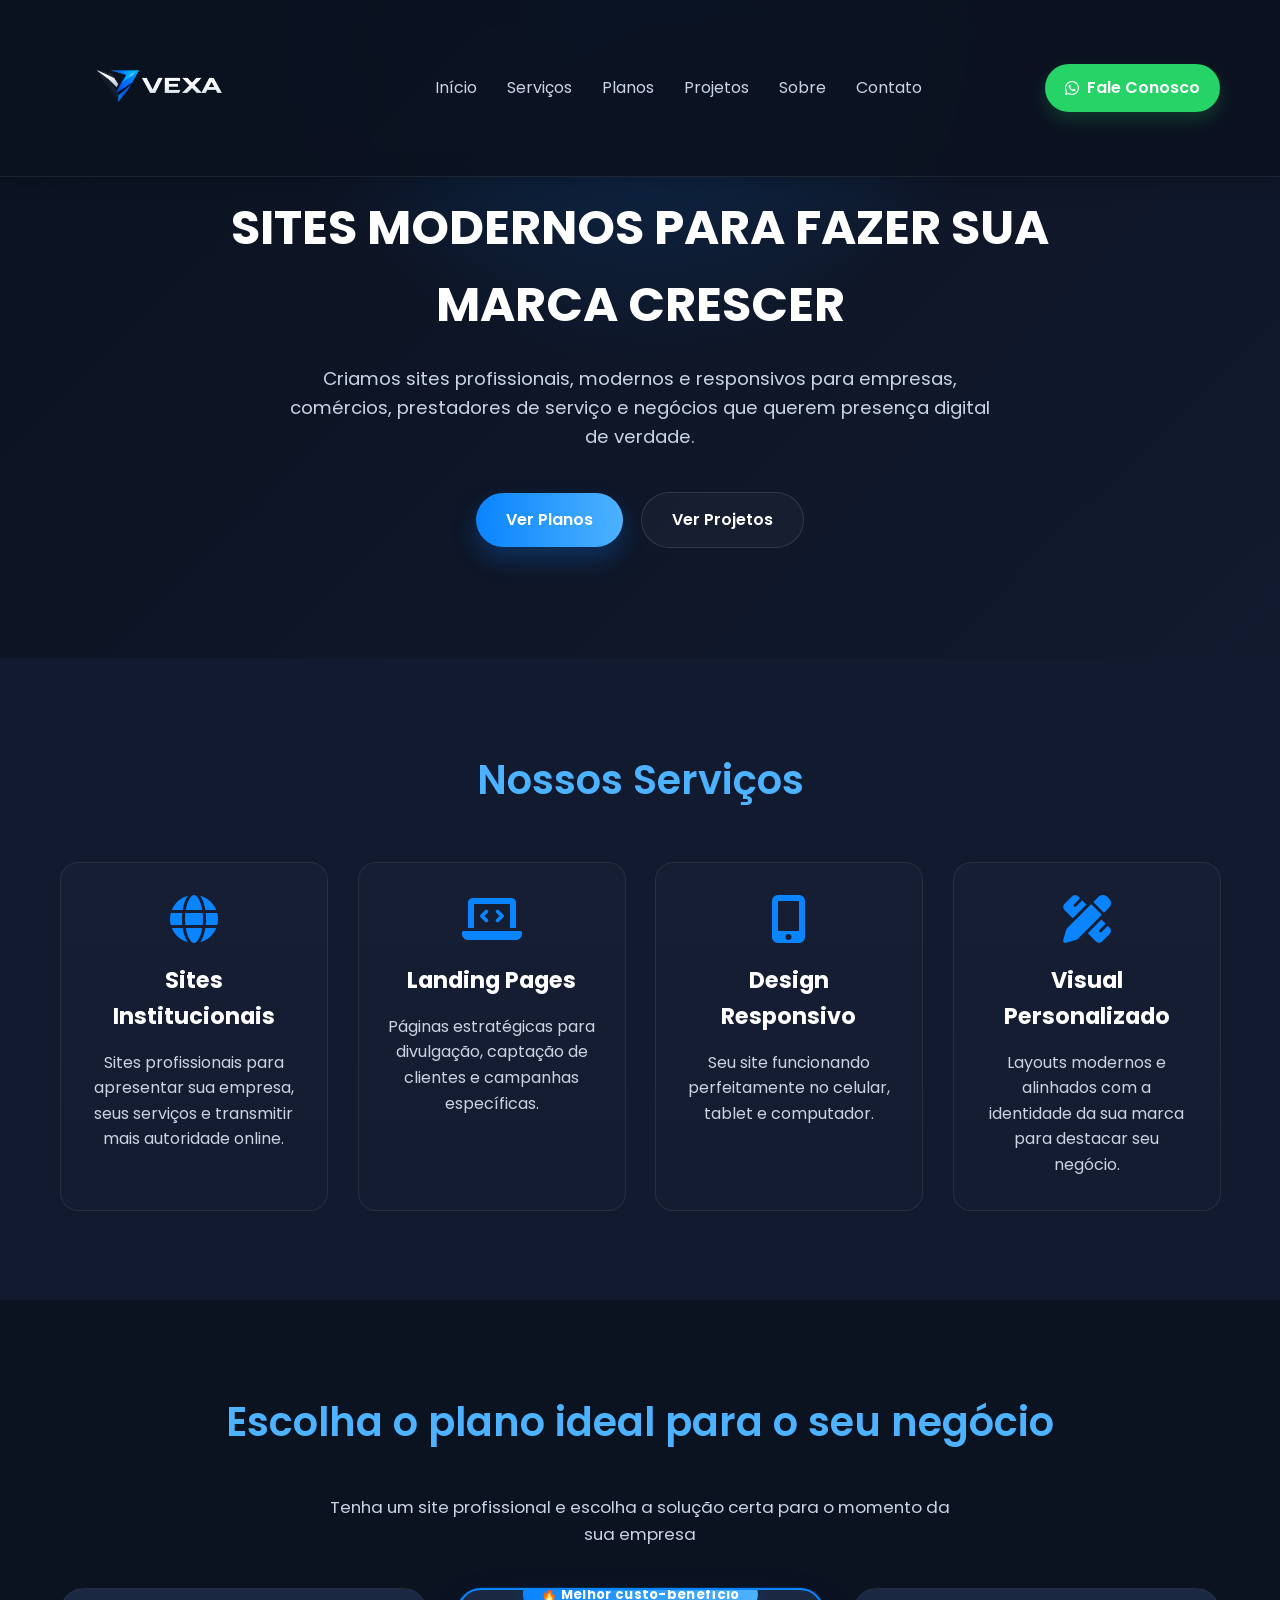
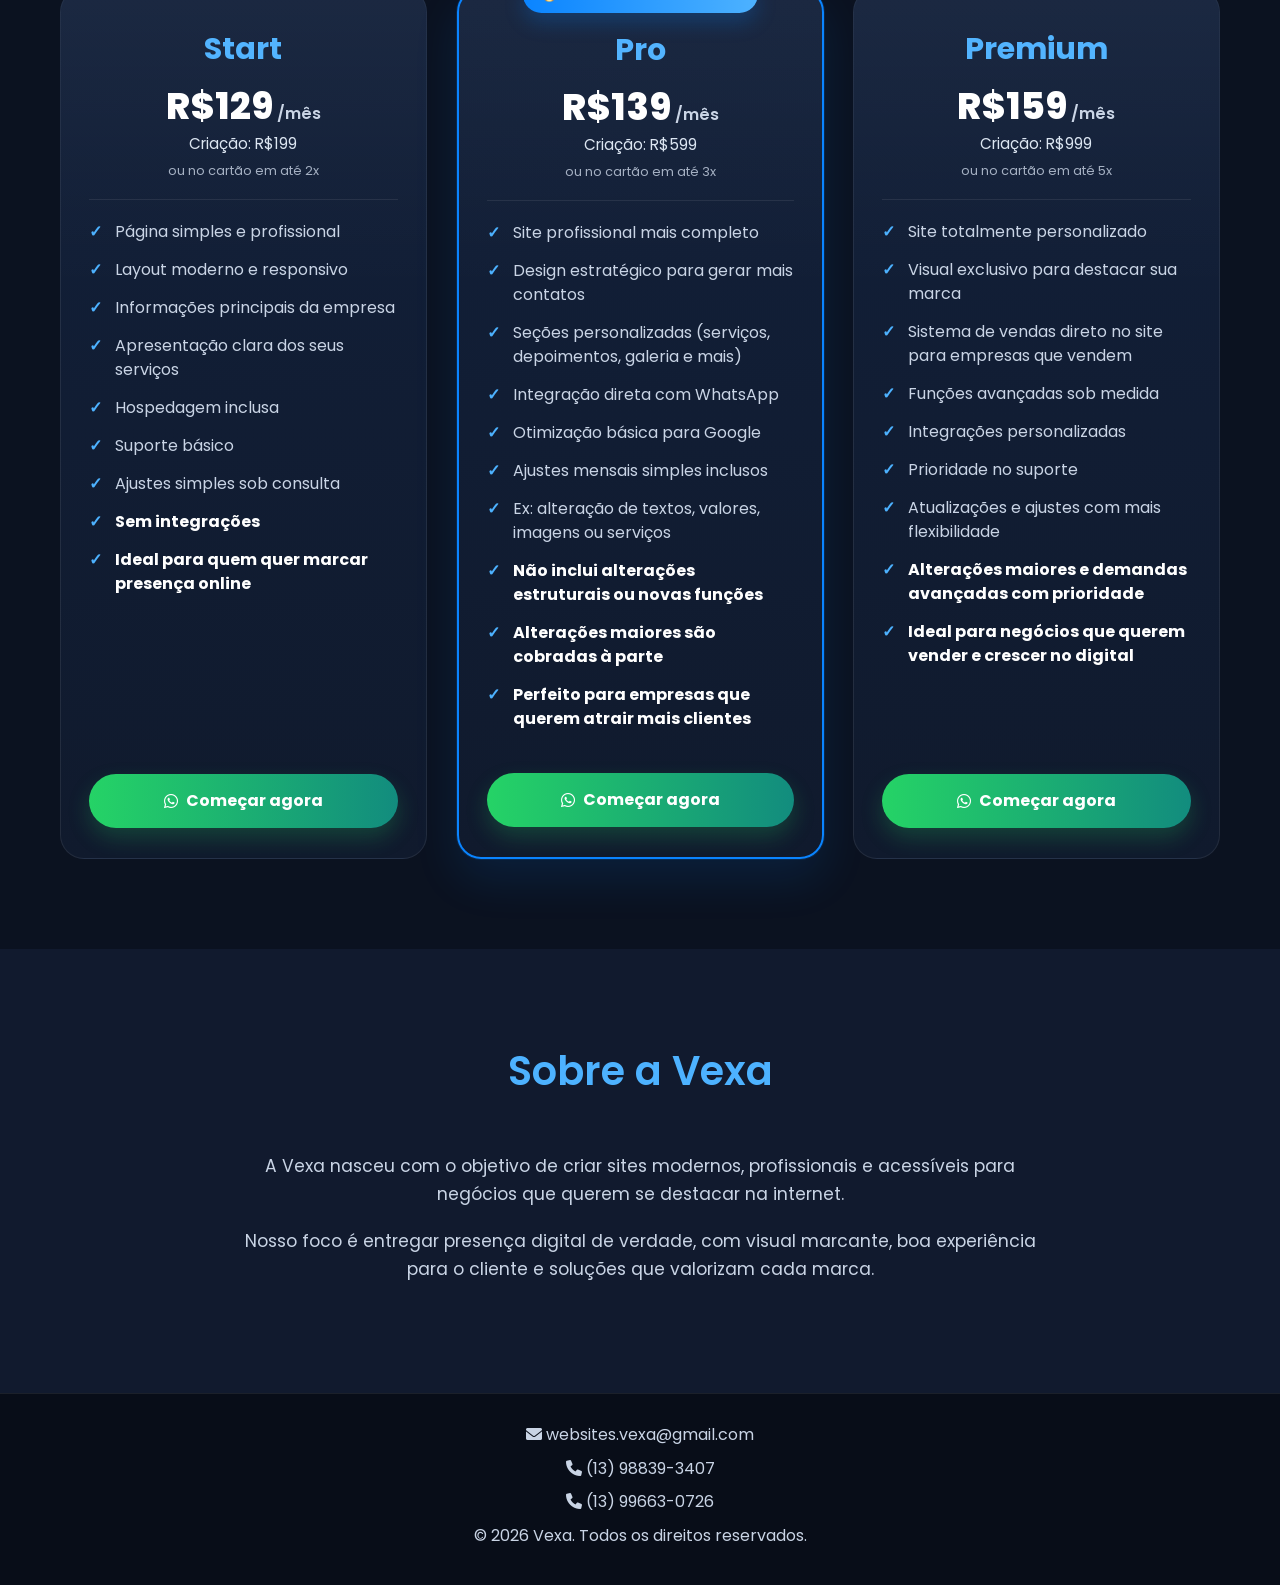
==== commit da155099: "atualizando o site" ====
--- a/index.html
+++ b/index.html
@@ -251,25 +251,7 @@
         </p>
       </div>
     </section>
-
-    <!-- Contato -->
-    <section id="contato" class="contato">
-      <div class="container fade-in">
-        <h2>Quer tirar sua ideia do papel?</h2>
-        <p>
-          Fale com a Vexa e tenha um site profissional para fortalecer sua
-          presença digital.
-        </p>
-        <a
-          href="https://wa.me/5513988393407?text=Olá,%20quero%20criar%20um%20site%20com%20a%20Vexa!"
-          class="btn-cta-large"
-          target="_blank"
-        >
-          <i class="fab fa-whatsapp"></i> Fale Conosco Agora
-        </a>
-      </div>
-    </section>
-
+    
     <!-- Footer -->
     <footer>
       <div class="container">
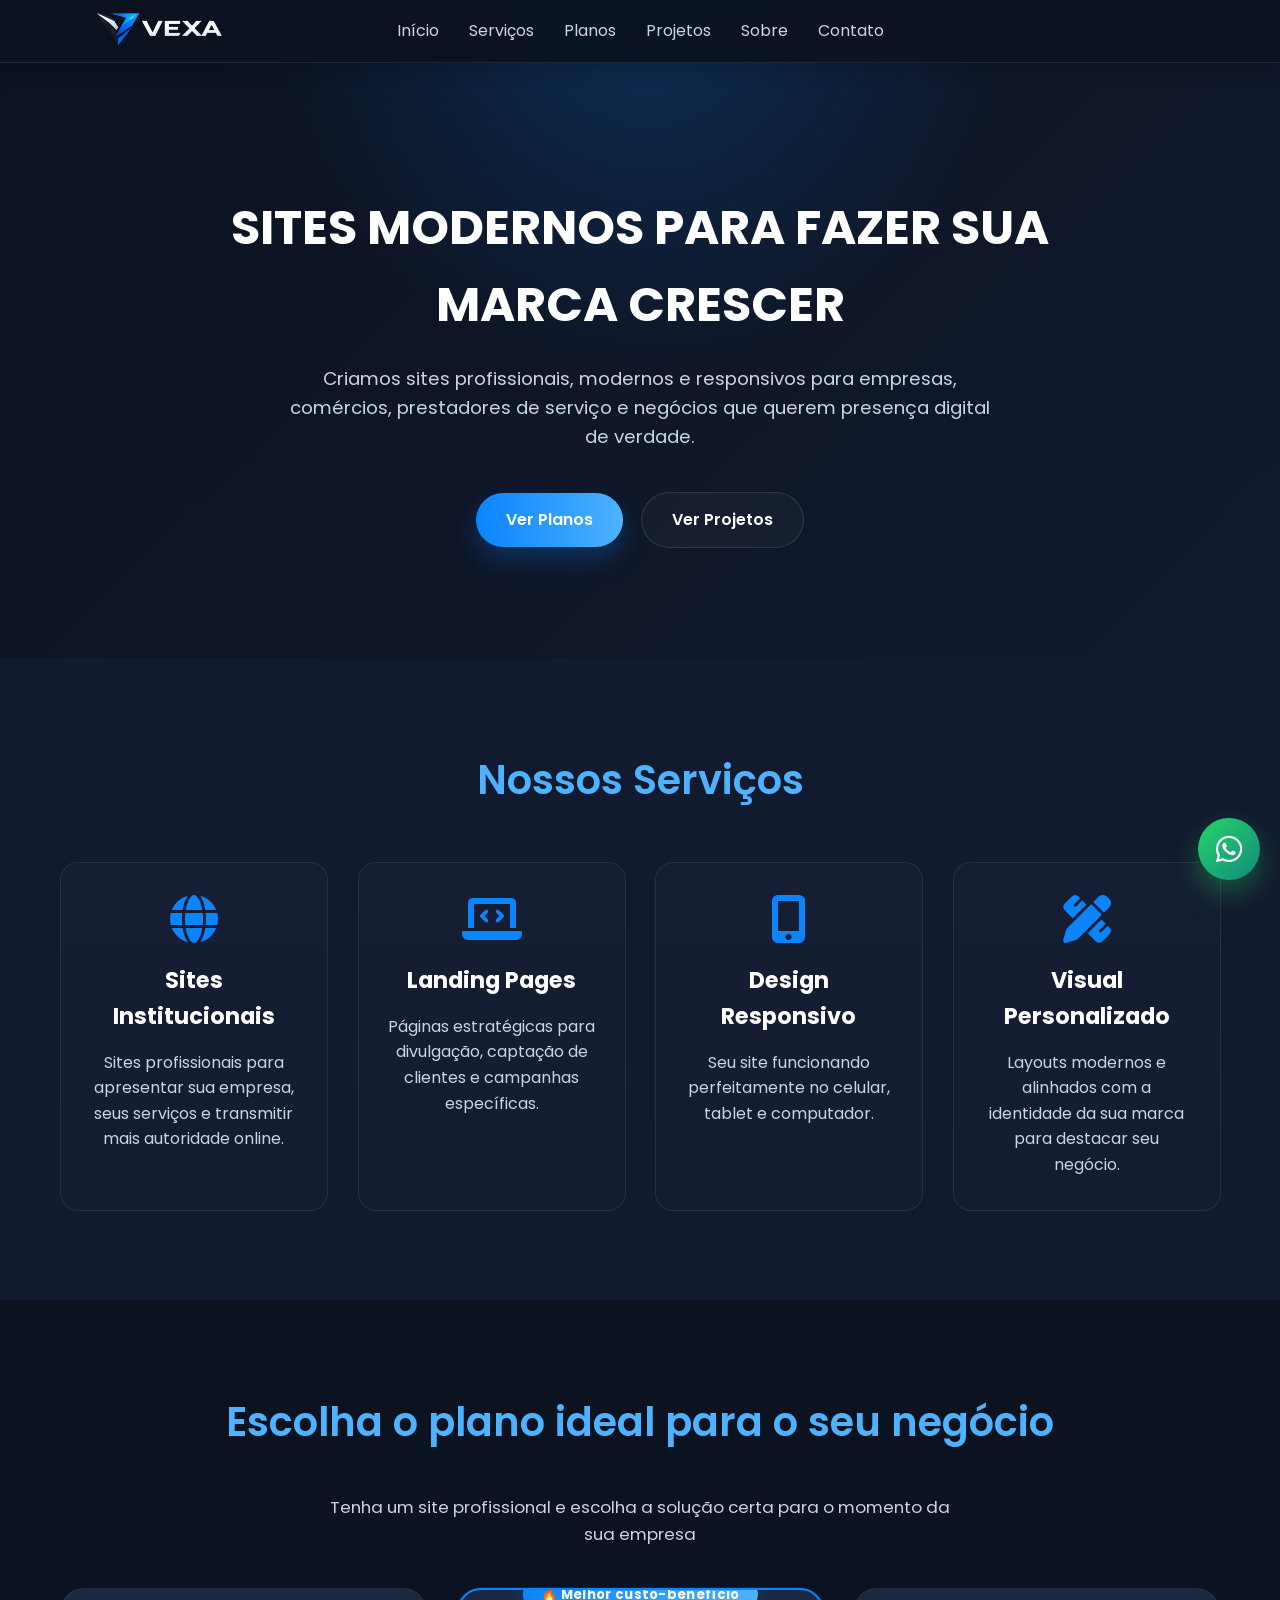
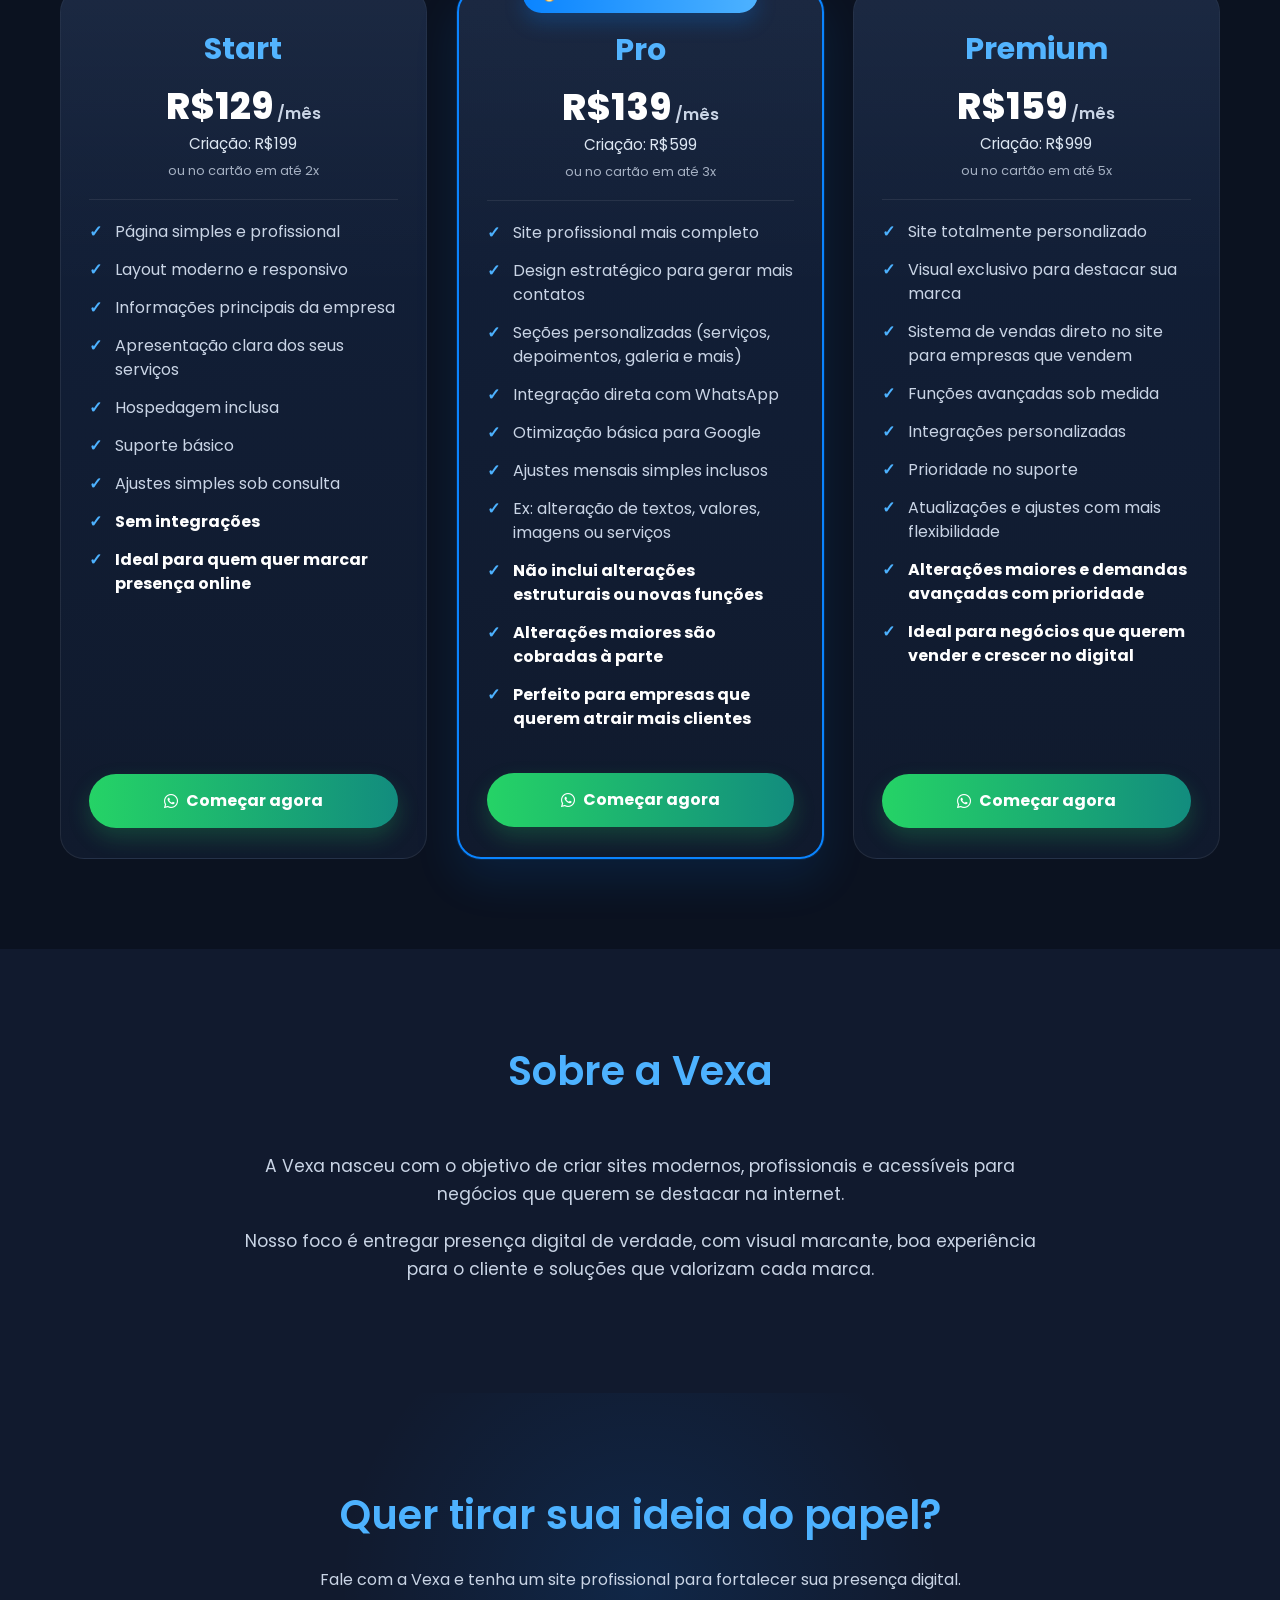
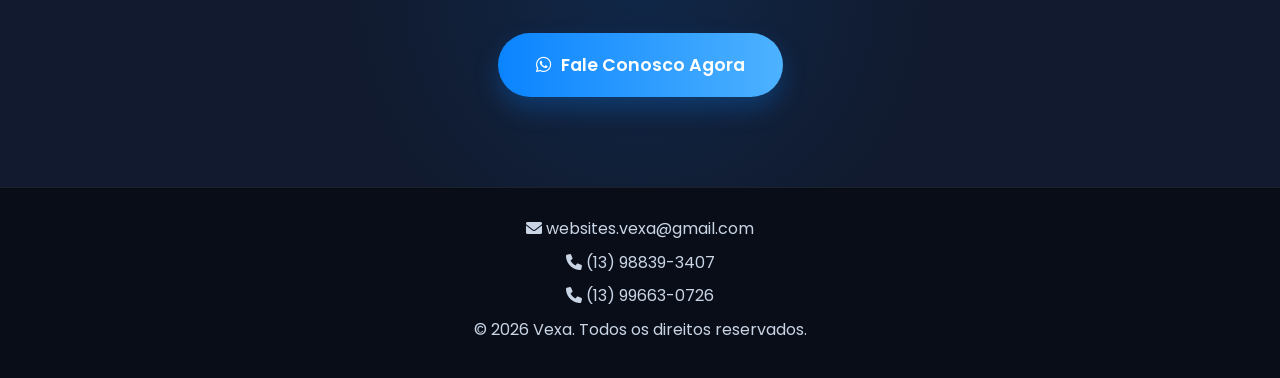
==== commit 6248d349: "ajustes no header e menu responsivo" ====
--- a/index.html
+++ b/index.html
@@ -23,15 +23,9 @@
     <!-- Header -->
     <header>
       <div class="container">
-        <div class="logo">
+        <a href="index.html" class="logo">
           <img src="img/logo.png" alt="Logo Vexa" />
-        </div>
-
-        <div class="menu-toggle" id="menu-toggle" aria-label="Abrir menu">
-          <span></span>
-          <span></span>
-          <span></span>
-        </div>
+        </a>
 
         <nav id="menu">
           <ul>
@@ -44,13 +38,11 @@
           </ul>
         </nav>
 
-        <a
-          href="https://wa.me/5513988393407?text=Olá,%20gostaria%20de%20saber%20mais%20sobre%20os%20serviços%20da%20Vexa!"
-          class="btn-whatsapp"
-          target="_blank"
-        >
-          <i class="fab fa-whatsapp"></i> Fale Conosco
-        </a>
+        <div class="menu-toggle" id="menu-toggle" aria-label="Abrir menu">
+          <span></span>
+          <span></span>
+          <span></span>
+        </div>
       </div>
     </header>
 
@@ -251,7 +243,25 @@
         </p>
       </div>
     </section>
-    
+
+    <!-- Contato -->
+    <section id="contato" class="contato">
+      <div class="container fade-in">
+        <h2>Quer tirar sua ideia do papel?</h2>
+        <p>
+          Fale com a Vexa e tenha um site profissional para fortalecer sua
+          presença digital.
+        </p>
+        <a
+          href="https://wa.me/5513988393407?text=Olá,%20quero%20criar%20um%20site%20com%20a%20Vexa!"
+          class="btn-cta-large"
+          target="_blank"
+        >
+          <i class="fab fa-whatsapp"></i> Fale Conosco Agora
+        </a>
+      </div>
+    </section>
+
     <!-- Footer -->
     <footer>
       <div class="container">
@@ -262,6 +272,16 @@
       </div>
     </footer>
 
+    <!-- WhatsApp flutuante -->
+    <a
+      href="https://wa.me/5513988393407?text=Olá,%20gostaria%20de%20saber%20mais%20sobre%20os%20serviços%20da%20Vexa!"
+      class="whatsapp-float"
+      target="_blank"
+      aria-label="Falar no WhatsApp"
+    >
+      <i class="fab fa-whatsapp"></i>
+    </a>
+
     <script src="js/script.js"></script>
   </body>
 </html>
--- a/css/style.css
+++ b/css/style.css
@@ -1,702 +1,760 @@
 /* Reset e configurações gerais */
 * {
-    margin: 0;
-    padding: 0;
-    box-sizing: border-box;
+  margin: 0;
+  padding: 0;
+  box-sizing: border-box;
 }
 
 :root {
-    --primary: #0a84ff;
-    --primary-dark: #005fcc;
-    --primary-light: #4db2ff;
-    --bg-dark: #0b1220;
-    --bg-dark-2: #111a2e;
-    --bg-card: #16233b;
-    --text: #ffffff;
-    --text-soft: #c9d4e5;
-    --silver: #dce6f2;
-    --border: rgba(255, 255, 255, 0.08);
-    --shadow: rgba(10, 132, 255, 0.18);
-    --whatsapp: #25d366;
-    --whatsapp-hover: #128c7e;
+  --primary: #0a84ff;
+  --primary-dark: #005fcc;
+  --primary-light: #4db2ff;
+  --bg-dark: #0b1220;
+  --bg-dark-2: #111a2e;
+  --bg-card: #16233b;
+  --text: #ffffff;
+  --text-soft: #c9d4e5;
+  --silver: #dce6f2;
+  --border: rgba(255, 255, 255, 0.08);
+  --shadow: rgba(10, 132, 255, 0.18);
+  --whatsapp: #25d366;
+  --whatsapp-hover: #128c7e;
 }
 
 body {
-    font-family: 'Poppins', sans-serif;
-    line-height: 1.6;
-    color: var(--text);
-    background: linear-gradient(180deg, var(--bg-dark) 0%, #0f172a 100%);
-    overflow-x: hidden;
+  font-family: "Poppins", sans-serif;
+  line-height: 1.6;
+  color: var(--text);
+  background: linear-gradient(180deg, var(--bg-dark) 0%, #0f172a 100%);
+  overflow-x: hidden;
 }
 
 .container {
-    max-width: 1200px;
-    margin: 0 auto;
-    padding: 0 20px;
+  max-width: 1200px;
+  margin: 0 auto;
+  padding: 0 20px;
 }
 
 /* Header */
 header {
-    background: rgba(11, 18, 32, 0.92);
-    backdrop-filter: blur(10px);
-    padding: 18px 0;
-    position: fixed;
-    width: 100%;
-    top: 0;
-    z-index: 1000;
-    border-bottom: 1px solid var(--border);
-    box-shadow: 0 2px 20px rgba(0, 0, 0, 0.25);
-    transition: transform 0.3s ease;
+  background: rgba(11, 18, 32, 0.92);
+  backdrop-filter: blur(10px);
+  padding: 18px 0;
+  position: fixed;
+  width: 100%;
+  top: 0;
+  z-index: 1000;
+  border-bottom: 1px solid var(--border);
+  box-shadow: 0 2px 20px rgba(0, 0, 0, 0.25);
+  transition: transform 0.3s ease;
 }
 
 header .container {
-    display: flex;
+  display: flex;
+  align-items: center;
+  justify-content: center;
+  position: relative;
+}
+
+.logo {
+  display: flex;
+  align-items: center;
+  flex-shrink: 0;
+  position: absolute;
+  left: 20px;
+  text-decoration: none;
+}
+
+.logo img {
+  height: 140px;
+  margin-right: 12px;
+}
+
+.logo h1 {
+  font-size: 1.8rem;
+  color: var(--text);
+  font-weight: 700;
+  letter-spacing: 1px;
+}
+
+nav {
+  display: flex;
+  align-items: center;
+  justify-content: center;
+}
+
+nav ul {
+  display: flex;
+  justify-content: center;
+  align-items: center;
+  list-style: none;
+  gap: 30px;
+}
+
+nav ul li {
+  margin-left: 0;
+}
+
+nav ul li a {
+  color: var(--text-soft);
+  text-decoration: none;
+  font-weight: 400;
+  transition: 0.3s;
+}
+
+nav ul li a:hover {
+  color: var(--primary-light);
+}
+
+/* WhatsApp flutuante */
+.whatsapp-float {
+  position: fixed;
+  right: 20px;
+  bottom: 20px;
+  width: 62px;
+  height: 62px;
+  border-radius: 50%;
+  background: linear-gradient(135deg, #25d366, #128c7e);
+  color: #fff;
+  display: flex;
+  align-items: center;
+  justify-content: center;
+  text-decoration: none;
+  font-size: 1.9rem;
+  box-shadow: 0 12px 28px rgba(37, 211, 102, 0.35);
+  z-index: 1200;
+  transition:
+    transform 0.3s ease,
+    box-shadow 0.3s ease;
+}
+
+.whatsapp-float:hover {
+  transform: translateY(-4px) scale(1.05);
+  box-shadow: 0 16px 34px rgba(37, 211, 102, 0.45);
+}
+
+/* Menu mobile */
+.menu-toggle {
+  display: none;
+  width: 34px;
+  height: 26px;
+  flex-direction: column;
+  justify-content: space-between;
+  cursor: pointer;
+  z-index: 1101;
+  flex-shrink: 0;
+  position: absolute;
+  right: 20px;
+}
+
+.menu-toggle span {
+  display: block;
+  width: 100%;
+  height: 3px;
+  background: #fff;
+  border-radius: 999px;
+  transition: 0.3s ease;
+}
+
+.menu-toggle.active span:nth-child(1) {
+  transform: translateY(11px) rotate(45deg);
+}
+
+.menu-toggle.active span:nth-child(2) {
+  opacity: 0;
+}
+
+.menu-toggle.active span:nth-child(3) {
+  transform: translateY(-11px) rotate(-45deg);
+}
+
+/* Hero */
+.hero {
+  background:
+    radial-gradient(
+      circle at top,
+      rgba(10, 132, 255, 0.22) 0%,
+      rgba(10, 132, 255, 0) 40%
+    ),
+    linear-gradient(135deg, var(--bg-dark) 0%, var(--bg-dark-2) 100%);
+  padding: 190px 0 110px;
+  text-align: center;
+}
+
+.hero h2 {
+  font-size: 3rem;
+  font-weight: 700;
+  margin-bottom: 20px;
+  color: var(--text);
+  max-width: 900px;
+  margin-left: auto;
+  margin-right: auto;
+}
+
+.hero p {
+  font-size: 1.15rem;
+  margin-bottom: 40px;
+  max-width: 700px;
+  margin-left: auto;
+  margin-right: auto;
+  color: var(--text-soft);
+}
+
+.hero__actions {
+  display: flex;
+  justify-content: center;
+  align-items: center;
+  gap: 18px;
+  flex-wrap: wrap;
+  margin-top: 20px;
+}
+
+/* Botões da hero */
+.btn-primary {
+  padding: 14px 30px;
+  border-radius: 999px;
+  text-decoration: none;
+  font-weight: 600;
+  color: #fff;
+  background: linear-gradient(
+    90deg,
+    var(--primary) 0%,
+    var(--primary-light) 100%
+  );
+  box-shadow: 0 12px 25px rgba(10, 132, 255, 0.25);
+  transition: 0.3s;
+  display: inline-flex;
+  align-items: center;
+  justify-content: center;
+}
+
+.btn-primary:hover {
+  transform: translateY(-3px);
+  box-shadow: 0 16px 32px rgba(10, 132, 255, 0.35);
+}
+
+.btn-outline {
+  padding: 14px 30px;
+  border-radius: 999px;
+  text-decoration: none;
+  font-weight: 600;
+  color: var(--text);
+  border: 1px solid rgba(255, 255, 255, 0.12);
+  background: rgba(255, 255, 255, 0.03);
+  transition: 0.3s;
+  display: inline-flex;
+  align-items: center;
+  justify-content: center;
+}
+
+.btn-outline:hover {
+  transform: translateY(-3px);
+  border-color: rgba(77, 178, 255, 0.35);
+  background: rgba(255, 255, 255, 0.06);
+}
+
+/* Seções gerais */
+section {
+  padding: 90px 0;
+}
+
+h2 {
+  font-size: 2.5rem;
+  font-weight: 600;
+  text-align: center;
+  margin-bottom: 50px;
+  color: var(--primary-light);
+}
+
+/* Serviços */
+.servicos {
+  background: var(--bg-dark-2);
+}
+
+.servicos-grid {
+  display: grid;
+  grid-template-columns: repeat(auto-fit, minmax(250px, 1fr));
+  gap: 30px;
+}
+
+.servico {
+  background: linear-gradient(
+    180deg,
+    rgba(255, 255, 255, 0.02) 0%,
+    rgba(255, 255, 255, 0.01) 100%
+  );
+  border: 1px solid var(--border);
+  padding: 32px 26px;
+  border-radius: 18px;
+  text-align: center;
+  transition:
+    transform 0.3s,
+    box-shadow 0.3s,
+    border-color 0.3s;
+}
+
+.servico:hover {
+  transform: translateY(-10px);
+  box-shadow: 0 14px 35px var(--shadow);
+  border-color: rgba(10, 132, 255, 0.35);
+}
+
+.servico i {
+  font-size: 3rem;
+  color: var(--primary);
+  margin-bottom: 20px;
+}
+
+.servico h3 {
+  font-size: 1.4rem;
+  margin-bottom: 15px;
+  color: var(--text);
+}
+
+.servico p {
+  color: var(--text-soft);
+}
+
+/* Planos */
+.planos {
+  background: var(--bg-dark);
+}
+
+.planos .subtitulo {
+  text-align: center;
+  color: var(--text-soft);
+  max-width: 620px;
+  margin: -10px auto 40px;
+  font-size: 1.05rem;
+  line-height: 1.6;
+}
+
+.planos-grid {
+  display: grid;
+  grid-template-columns: repeat(auto-fit, minmax(300px, 1fr));
+  gap: 30px;
+  align-items: stretch;
+}
+
+.plano {
+  background: linear-gradient(180deg, #12203a 0%, #101a2d 100%);
+  border: 1px solid var(--border);
+  padding: 36px 28px 30px;
+  border-radius: 24px;
+  text-align: center;
+  position: relative;
+  transition:
+    transform 0.3s ease,
+    box-shadow 0.3s ease,
+    border-color 0.3s ease;
+  overflow: hidden;
+  display: flex;
+  flex-direction: column;
+}
+
+.plano::before {
+  content: "";
+  position: absolute;
+  inset: 0;
+  background: linear-gradient(
+    180deg,
+    rgba(255, 255, 255, 0.04) 0%,
+    rgba(255, 255, 255, 0) 35%
+  );
+  pointer-events: none;
+}
+
+.plano:hover {
+  transform: translateY(-10px);
+  box-shadow: 0 18px 40px var(--shadow);
+  border-color: rgba(10, 132, 255, 0.35);
+}
+
+.plano.destaque {
+  border: 2px solid var(--primary);
+  box-shadow:
+    0 0 0 1px rgba(10, 132, 255, 0.15),
+    0 20px 45px rgba(10, 132, 255, 0.12);
+  transform: scale(1.03);
+}
+
+.plano.destaque:hover {
+  transform: translateY(-10px) scale(1.03);
+}
+
+.selo {
+  position: absolute;
+  top: -14px;
+  left: 50%;
+  transform: translateX(-50%);
+  background: linear-gradient(
+    90deg,
+    var(--primary) 0%,
+    var(--primary-light) 100%
+  );
+  color: #fff;
+  padding: 8px 18px;
+  border-radius: 999px;
+  font-size: 0.82rem;
+  font-weight: 700;
+  letter-spacing: 0.3px;
+  box-shadow: 0 10px 20px rgba(10, 132, 255, 0.22);
+  white-space: nowrap;
+}
+
+.plano h3 {
+  font-size: 1.9rem;
+  margin-bottom: 14px;
+  color: var(--primary-light);
+}
+
+.preco {
+  font-size: 2.3rem;
+  font-weight: 800;
+  margin-bottom: 8px;
+  color: var(--text);
+  line-height: 1;
+}
+
+.preco span {
+  font-size: 1rem;
+  font-weight: 600;
+  color: var(--text-soft);
+  margin-left: 4px;
+}
+
+.criacao {
+  font-size: 0.95rem;
+  margin-bottom: 20px;
+  color: var(--silver);
+  display: flex;
+  flex-direction: column;
+  gap: 4px;
+  padding-bottom: 18px;
+  border-bottom: 1px solid rgba(255, 255, 255, 0.08);
+}
+
+.parcelamento {
+  font-size: 0.8rem;
+  color: var(--text-soft);
+  opacity: 0.8;
+}
+
+.plano ul {
+  list-style: none;
+  padding: 0;
+  margin: 0 0 28px;
+  text-align: left;
+  flex: 1;
+}
+
+.plano ul li {
+  margin-bottom: 14px;
+  color: var(--text-soft);
+  padding-left: 26px;
+  position: relative;
+  line-height: 1.5;
+}
+
+.plano ul li::before {
+  content: "✓";
+  position: absolute;
+  left: 0;
+  top: 0;
+  color: var(--primary-light);
+  font-weight: 700;
+}
+
+.plano ul li strong {
+  color: var(--text);
+}
+
+.btn-plano {
+  background: linear-gradient(
+    90deg,
+    var(--whatsapp) 0%,
+    var(--whatsapp-hover) 100%
+  );
+  color: #fff;
+  padding: 14px 22px;
+  border-radius: 999px;
+  text-decoration: none;
+  font-weight: 700;
+  display: inline-flex;
+  align-items: center;
+  justify-content: center;
+  gap: 8px;
+  transition:
+    transform 0.3s ease,
+    box-shadow 0.3s ease,
+    opacity 0.3s ease;
+  box-shadow: 0 10px 22px rgba(37, 211, 102, 0.22);
+  width: 100%;
+}
+
+.btn-plano:hover {
+  transform: translateY(-3px);
+  box-shadow: 0 14px 26px rgba(37, 211, 102, 0.28);
+  opacity: 0.96;
+}
+
+.btn-plano i {
+  margin-right: 0;
+}
+
+/* Sobre */
+.sobre {
+  background: var(--bg-dark-2);
+  text-align: center;
+}
+
+.sobre p {
+  font-size: 1.08rem;
+  max-width: 800px;
+  margin: 0 auto 20px;
+  color: var(--text-soft);
+}
+
+/* Depoimentos */
+.depoimentos {
+  background-color: var(--bg-dark);
+}
+
+.depoimentos-grid {
+  display: grid;
+  grid-template-columns: repeat(auto-fit, minmax(300px, 1fr));
+  gap: 30px;
+}
+
+.depoimento {
+  background-color: var(--bg-card);
+  border: 1px solid var(--border);
+  padding: 30px;
+  border-radius: 16px;
+  text-align: center;
+}
+
+.depoimento p {
+  font-style: italic;
+  margin-bottom: 15px;
+  color: var(--text-soft);
+}
+
+.depoimento cite {
+  color: var(--primary-light);
+  font-weight: 600;
+}
+
+/* Contato */
+.contato {
+  background:
+    radial-gradient(
+      circle at center,
+      rgba(10, 132, 255, 0.12) 0%,
+      rgba(10, 132, 255, 0) 45%
+    ),
+    var(--bg-dark-2);
+  text-align: center;
+}
+
+.contato h2 {
+  margin-bottom: 20px;
+}
+
+.contato p {
+  margin-bottom: 40px;
+  color: var(--text-soft);
+}
+
+.btn-cta-large {
+  background: linear-gradient(
+    90deg,
+    var(--primary) 0%,
+    var(--primary-light) 100%
+  );
+  color: #fff;
+  padding: 18px 38px;
+  border-radius: 999px;
+  text-decoration: none;
+  font-weight: 600;
+  display: inline-flex;
+  align-items: center;
+  justify-content: center;
+  font-size: 1.1rem;
+  transition: 0.3s;
+  box-shadow: 0 12px 25px rgba(10, 132, 255, 0.25);
+}
+
+.btn-cta-large:hover {
+  transform: translateY(-3px);
+  box-shadow: 0 16px 32px rgba(10, 132, 255, 0.35);
+}
+
+.btn-cta-large i {
+  margin-right: 10px;
+}
+
+/* Footer */
+footer {
+  background-color: #080d18;
+  padding: 28px 0;
+  text-align: center;
+  border-top: 1px solid var(--border);
+}
+
+footer p {
+  color: var(--text-soft);
+  margin-bottom: 8px;
+}
+
+/* Responsividade */
+@media (max-width: 768px) {
+  .whatsapp-float {
+    right: 14px;
+    bottom: 14px;
+    width: 58px;
+    height: 58px;
+    font-size: 1.7rem;
+  }
+
+  body {
+    padding-bottom: 90px;
+  }
+
+  header {
+    padding: 14px 0;
+  }
+
+  header .container {
+    flex-direction: row;
     justify-content: space-between;
     align-items: center;
-    gap: 20px;
-}
-
-.logo {
+    position: relative;
+    text-align: left;
+  }
+
+  .logo {
+    position: static;
+    margin-bottom: 0;
+  }
+
+  .logo img {
+    height: 70px;
+    margin-right: 0;
+  }
+
+  .menu-toggle {
     display: flex;
-    align-items: center;
-    flex-shrink: 0;
-}
-
-.logo img {
-    height: 140px;
-    margin-right: 12px;
-}
-
-.logo h1 {
-    font-size: 1.8rem;
-    color: var(--text);
-    font-weight: 700;
-    letter-spacing: 1px;
-}
-
-nav {
+    position: static;
+  }
+
+  nav {
+    position: absolute;
+    top: calc(100% + 10px);
+    left: 0;
+    width: 100%;
+    background: rgba(11, 18, 32, 0.98);
+    backdrop-filter: blur(12px);
+    border: 1px solid rgba(255, 255, 255, 0.08);
+    border-radius: 18px;
+    box-shadow: 0 18px 40px rgba(0, 0, 0, 0.35);
+    display: none;
+    padding: 12px 0;
+    z-index: 1100;
+  }
+
+  nav.active {
+    display: block;
+  }
+
+  nav ul {
     display: flex;
-    align-items: center;
-}
-
-nav ul {
-    display: flex;
-    list-style: none;
-}
-
-nav ul li {
-    margin-left: 30px;
-}
-
-nav ul li a {
-    color: var(--text-soft);
-    text-decoration: none;
-    font-weight: 400;
-    transition: 0.3s;
-}
-
-nav ul li a:hover {
-    color: var(--primary-light);
-}
-
-.btn-whatsapp {
-    background-color: var(--whatsapp);
-    color: #fff;
-    padding: 11px 20px;
-    border-radius: 999px;
-    text-decoration: none;
-    font-weight: 600;
-    display: flex;
-    align-items: center;
-    transition: 0.3s;
-    box-shadow: 0 8px 18px rgba(37, 211, 102, 0.2);
-    flex-shrink: 0;
-}
-
-.btn-whatsapp:hover {
-    background-color: var(--whatsapp-hover);
-    transform: translateY(-2px);
-}
-
-.btn-whatsapp i {
-    margin-right: 8px;
-}
-
-/* Menu mobile */
-.menu-toggle {
-    display: none;
-    width: 34px;
-    height: 26px;
     flex-direction: column;
-    justify-content: space-between;
-    cursor: pointer;
-    z-index: 1101;
-    flex-shrink: 0;
-}
-
-.menu-toggle span {
+    width: 100%;
+    padding: 0;
+    margin: 0;
+    gap: 0;
+  }
+
+  nav ul li {
+    margin: 0;
+    width: 100%;
+  }
+
+  nav ul li a {
     display: block;
     width: 100%;
-    height: 3px;
-    background: #fff;
-    border-radius: 999px;
-    transition: 0.3s ease;
-}
-
-.menu-toggle.active span:nth-child(1) {
-    transform: translateY(11px) rotate(45deg);
-}
-
-.menu-toggle.active span:nth-child(2) {
-    opacity: 0;
-}
-
-.menu-toggle.active span:nth-child(3) {
-    transform: translateY(-11px) rotate(-45deg);
-}
-
-/* Hero */
-.hero {
-    background:
-        radial-gradient(circle at top, rgba(10, 132, 255, 0.22) 0%, rgba(10, 132, 255, 0) 40%),
-        linear-gradient(135deg, var(--bg-dark) 0%, var(--bg-dark-2) 100%);
-    padding: 190px 0 110px;
+    padding: 14px 20px;
     text-align: center;
-}
-
-.hero h2 {
-    font-size: 3rem;
-    font-weight: 700;
-    margin-bottom: 20px;
-    color: var(--text);
-    max-width: 900px;
-    margin-left: auto;
-    margin-right: auto;
-}
-
-.hero p {
-    font-size: 1.15rem;
-    margin-bottom: 40px;
-    max-width: 700px;
-    margin-left: auto;
-    margin-right: auto;
-    color: var(--text-soft);
-}
-
-.hero__actions {
-    display: flex;
-    justify-content: center;
-    align-items: center;
-    gap: 18px;
-    flex-wrap: wrap;
-    margin-top: 20px;
-}
-
-/* Botões da hero */
-.btn-primary {
-    padding: 14px 30px;
-    border-radius: 999px;
-    text-decoration: none;
-    font-weight: 600;
-    color: #fff;
-    background: linear-gradient(90deg, var(--primary) 0%, var(--primary-light) 100%);
-    box-shadow: 0 12px 25px rgba(10, 132, 255, 0.25);
-    transition: 0.3s;
-    display: inline-flex;
-    align-items: center;
-    justify-content: center;
-}
-
-.btn-primary:hover {
-    transform: translateY(-3px);
-    box-shadow: 0 16px 32px rgba(10, 132, 255, 0.35);
-}
-
-.btn-outline {
-    padding: 14px 30px;
-    border-radius: 999px;
-    text-decoration: none;
-    font-weight: 600;
-    color: var(--text);
-    border: 1px solid rgba(255, 255, 255, 0.12);
-    background: rgba(255, 255, 255, 0.03);
-    transition: 0.3s;
-    display: inline-flex;
-    align-items: center;
-    justify-content: center;
-}
-
-.btn-outline:hover {
-    transform: translateY(-3px);
-    border-color: rgba(77, 178, 255, 0.35);
-    background: rgba(255, 255, 255, 0.06);
-}
-
-/* Seções gerais */
-section {
-    padding: 90px 0;
-}
-
-h2 {
-    font-size: 2.5rem;
-    font-weight: 600;
-    text-align: center;
-    margin-bottom: 50px;
-    color: var(--primary-light);
-}
-
-/* Serviços */
-.servicos {
-    background: var(--bg-dark-2);
-}
-
-.servicos-grid {
-    display: grid;
-    grid-template-columns: repeat(auto-fit, minmax(250px, 1fr));
-    gap: 30px;
-}
-
-.servico {
-    background: linear-gradient(180deg, rgba(255,255,255,0.02) 0%, rgba(255,255,255,0.01) 100%);
-    border: 1px solid var(--border);
-    padding: 32px 26px;
-    border-radius: 18px;
-    text-align: center;
-    transition: transform 0.3s, box-shadow 0.3s, border-color 0.3s;
-}
-
-.servico:hover {
-    transform: translateY(-10px);
-    box-shadow: 0 14px 35px var(--shadow);
-    border-color: rgba(10, 132, 255, 0.35);
-}
-
-.servico i {
-    font-size: 3rem;
-    color: var(--primary);
-    margin-bottom: 20px;
-}
-
-.servico h3 {
-    font-size: 1.4rem;
-    margin-bottom: 15px;
-    color: var(--text);
-}
-
-.servico p {
-    color: var(--text-soft);
-}
-
-/* Planos */
-.planos {
-    background: var(--bg-dark);
-}
-
-.planos .subtitulo {
-    text-align: center;
-    color: var(--text-soft);
-    max-width: 620px;
-    margin: -10px auto 40px;
-    font-size: 1.05rem;
-    line-height: 1.6;
-}
-
-.planos-grid {
-    display: grid;
-    grid-template-columns: repeat(auto-fit, minmax(300px, 1fr));
-    gap: 30px;
-    align-items: stretch;
-}
-
-.plano {
-    background: linear-gradient(180deg, #12203a 0%, #101a2d 100%);
-    border: 1px solid var(--border);
-    padding: 36px 28px 30px;
-    border-radius: 24px;
-    text-align: center;
-    position: relative;
-    transition: transform 0.3s ease, box-shadow 0.3s ease, border-color 0.3s ease;
-    overflow: hidden;
-    display: flex;
-    flex-direction: column;
-}
-
-.plano::before {
-    content: "";
-    position: absolute;
-    inset: 0;
-    background: linear-gradient(180deg, rgba(255,255,255,0.04) 0%, rgba(255,255,255,0) 35%);
-    pointer-events: none;
-}
-
-.plano:hover {
-    transform: translateY(-10px);
-    box-shadow: 0 18px 40px var(--shadow);
-    border-color: rgba(10, 132, 255, 0.35);
-}
-
-.plano.destaque {
-    border: 2px solid var(--primary);
-    box-shadow: 0 0 0 1px rgba(10, 132, 255, 0.15), 0 20px 45px rgba(10, 132, 255, 0.12);
-    transform: scale(1.03);
-}
-
-.plano.destaque:hover {
-    transform: translateY(-10px) scale(1.03);
-}
-
-.selo {
-    position: absolute;
-    top: -14px;
-    left: 50%;
-    transform: translateX(-50%);
-    background: linear-gradient(90deg, var(--primary) 0%, var(--primary-light) 100%);
-    color: #fff;
-    padding: 8px 18px;
-    border-radius: 999px;
-    font-size: 0.82rem;
-    font-weight: 700;
-    letter-spacing: 0.3px;
-    box-shadow: 0 10px 20px rgba(10, 132, 255, 0.22);
-    white-space: nowrap;
-}
-
-.plano h3 {
-    font-size: 1.9rem;
-    margin-bottom: 14px;
-    color: var(--primary-light);
-}
-
-.preco {
-    font-size: 2.3rem;
-    font-weight: 800;
-    margin-bottom: 8px;
-    color: var(--text);
-    line-height: 1;
-}
-
-.preco span {
+  }
+
+  .hero {
+    padding: 150px 0 90px;
+  }
+
+  .hero h2 {
+    font-size: 2rem;
+    line-height: 1.15;
+  }
+
+  .hero p {
     font-size: 1rem;
-    font-weight: 600;
-    color: var(--text-soft);
-    margin-left: 4px;
-}
-
-.criacao {
-    font-size: 0.95rem;
-    margin-bottom: 20px;
-    color: var(--silver);
-    display: flex;
-    flex-direction: column;
-    gap: 4px;
-    padding-bottom: 18px;
-    border-bottom: 1px solid rgba(255,255,255,0.08);
-}
-
-.parcelamento {
-    font-size: 0.8rem;
-    color: var(--text-soft);
-    opacity: 0.8;
-}
-
-.plano ul {
-    list-style: none;
-    padding: 0;
-    margin: 0 0 28px;
-    text-align: left;
-    flex: 1;
-}
-
-.plano ul li {
-    margin-bottom: 14px;
-    color: var(--text-soft);
-    padding-left: 26px;
-    position: relative;
-    line-height: 1.5;
-}
-
-.plano ul li::before {
-    content: "✓";
-    position: absolute;
-    left: 0;
-    top: 0;
-    color: var(--primary-light);
-    font-weight: 700;
-}
-
-.plano ul li strong {
-    color: var(--text);
-}
-
-.btn-plano {
-    background: linear-gradient(90deg, var(--whatsapp) 0%, var(--whatsapp-hover) 100%);
-    color: #fff;
-    padding: 14px 22px;
-    border-radius: 999px;
-    text-decoration: none;
-    font-weight: 700;
-    display: inline-flex;
-    align-items: center;
-    justify-content: center;
-    gap: 8px;
-    transition: transform 0.3s ease, box-shadow 0.3s ease, opacity 0.3s ease;
-    box-shadow: 0 10px 22px rgba(37, 211, 102, 0.22);
+  }
+
+  .hero__actions {
+    gap: 14px;
+  }
+
+  .hero__actions .btn-primary,
+  .hero__actions .btn-outline {
     width: 100%;
-}
-
-.btn-plano:hover {
-    transform: translateY(-3px);
-    box-shadow: 0 14px 26px rgba(37, 211, 102, 0.28);
-    opacity: 0.96;
-}
-
-.btn-plano i {
-    margin-right: 0;
-}
-
-/* Sobre */
-.sobre {
-    background: var(--bg-dark-2);
-    text-align: center;
-}
-
-.sobre p {
-    font-size: 1.08rem;
-    max-width: 800px;
-    margin: 0 auto 20px;
-    color: var(--text-soft);
-}
-
-/* Depoimentos */
-.depoimentos {
-    background-color: var(--bg-dark);
-}
-
-.depoimentos-grid {
-    display: grid;
-    grid-template-columns: repeat(auto-fit, minmax(300px, 1fr));
-    gap: 30px;
-}
-
-.depoimento {
-    background-color: var(--bg-card);
-    border: 1px solid var(--border);
-    padding: 30px;
-    border-radius: 16px;
-    text-align: center;
-}
-
-.depoimento p {
-    font-style: italic;
-    margin-bottom: 15px;
-    color: var(--text-soft);
-}
-
-.depoimento cite {
-    color: var(--primary-light);
-    font-weight: 600;
-}
-
-/* Contato */
-.contato {
-    background:
-        radial-gradient(circle at center, rgba(10, 132, 255, 0.12) 0%, rgba(10, 132, 255, 0) 45%),
-        var(--bg-dark-2);
-    text-align: center;
-}
-
-.contato h2 {
-    margin-bottom: 20px;
-}
-
-.contato p {
-    margin-bottom: 40px;
-    color: var(--text-soft);
-}
-
-.btn-cta-large {
-    background: linear-gradient(90deg, var(--primary) 0%, var(--primary-light) 100%);
-    color: #fff;
-    padding: 18px 38px;
-    border-radius: 999px;
-    text-decoration: none;
-    font-weight: 600;
-    display: inline-flex;
-    align-items: center;
-    justify-content: center;
-    font-size: 1.1rem;
-    transition: 0.3s;
-    box-shadow: 0 12px 25px rgba(10, 132, 255, 0.25);
-}
-
-.btn-cta-large:hover {
-    transform: translateY(-3px);
-    box-shadow: 0 16px 32px rgba(10, 132, 255, 0.35);
-}
-
-.btn-cta-large i {
-    margin-right: 10px;
-}
-
-/* Footer */
-footer {
-    background-color: #080d18;
-    padding: 28px 0;
-    text-align: center;
-    border-top: 1px solid var(--border);
-}
-
-footer p {
-    color: var(--text-soft);
-    margin-bottom: 8px;
-}
-
-/* Responsividade */
-@media (max-width: 768px) {
-    body {
-        padding-bottom: 90px;
-    }
-
-    header {
-        padding: 14px 0;
-    }
-
-    header .container {
-        flex-direction: row;
-        justify-content: space-between;
-        align-items: center;
-        position: relative;
-        text-align: left;
-    }
-
-    .logo {
-        margin-bottom: 0;
-    }
-
-    .logo img {
-        height: 70px;
-        margin-right: 0;
-    }
-
-    .menu-toggle {
-        display: flex;
-    }
-
-    nav {
-        position: absolute;
-        top: calc(100% + 10px);
-        left: 0;
-        width: 100%;
-        background: rgba(11, 18, 32, 0.98);
-        backdrop-filter: blur(12px);
-        border: 1px solid rgba(255, 255, 255, 0.08);
-        border-radius: 18px;
-        box-shadow: 0 18px 40px rgba(0, 0, 0, 0.35);
-        display: none;
-        padding: 12px 0;
-        z-index: 1100;
-    }
-
-    nav.active {
-        display: block;
-    }
-
-    nav ul {
-        display: flex;
-        flex-direction: column;
-        width: 100%;
-        padding: 0;
-        margin: 0;
-    }
-
-    nav ul li {
-        margin: 0;
-        width: 100%;
-    }
-
-    nav ul li a {
-        display: block;
-        width: 100%;
-        padding: 14px 20px;
-        text-align: center;
-    }
-
-    .btn-whatsapp {
-        position: fixed;
-        right: 14px;
-        bottom: 14px;
-        z-index: 999;
-        padding: 12px 16px;
-        font-size: 0.92rem;
-        border-radius: 999px;
-        box-shadow: 0 10px 24px rgba(37, 211, 102, 0.28);
-    }
-
-    .hero {
-        padding: 150px 0 90px;
-    }
-
-    .hero h2 {
-        font-size: 2rem;
-        line-height: 1.15;
-    }
-
-    .hero p {
-        font-size: 1rem;
-    }
-
-    .hero__actions {
-        gap: 14px;
-    }
-
-    .hero__actions .btn-primary,
-    .hero__actions .btn-outline {
-        width: 100%;
-        max-width: 280px;
-    }
-
-    .planos .subtitulo {
-        font-size: 0.98rem;
-        margin: -6px auto 30px;
-    }
-
-    .plano.destaque {
-        transform: scale(1);
-    }
-
-    .plano.destaque:hover {
-        transform: translateY(-8px);
-    }
-
-    .plano {
-        padding: 32px 22px 26px;
-    }
-
-    .preco {
-        font-size: 2rem;
-    }
-
-    .plano h3 {
-        font-size: 1.7rem;
-    }
-
-    .servicos-grid,
-    .portfolio-grid,
-    .depoimentos-grid,
-    .planos-grid {
-        grid-template-columns: 1fr;
-    }
+    max-width: 280px;
+  }
+
+  .planos .subtitulo {
+    font-size: 0.98rem;
+    margin: -6px auto 30px;
+  }
+
+  .plano.destaque {
+    transform: scale(1);
+  }
+
+  .plano.destaque:hover {
+    transform: translateY(-8px);
+  }
+
+  .plano {
+    padding: 32px 22px 26px;
+  }
+
+  .preco {
+    font-size: 2rem;
+  }
+
+  .plano h3 {
+    font-size: 1.7rem;
+  }
+
+  .servicos-grid,
+  .portfolio-grid,
+  .depoimentos-grid,
+  .planos-grid {
+    grid-template-columns: 1fr;
+  }
 }
 
 /* Animações */
 .fade-in {
-    opacity: 0;
-    transform: translateY(45px);
-    transition: opacity 0.8s ease, transform 0.8s ease;
-    will-change: opacity, transform;
+  opacity: 0;
+  transform: translateY(45px);
+  transition:
+    opacity 0.8s ease,
+    transform 0.8s ease;
+  will-change: opacity, transform;
 }
 
 .fade-in.visible {
-    opacity: 1;
-    transform: translateY(0);
+  opacity: 1;
+  transform: translateY(0);
 }
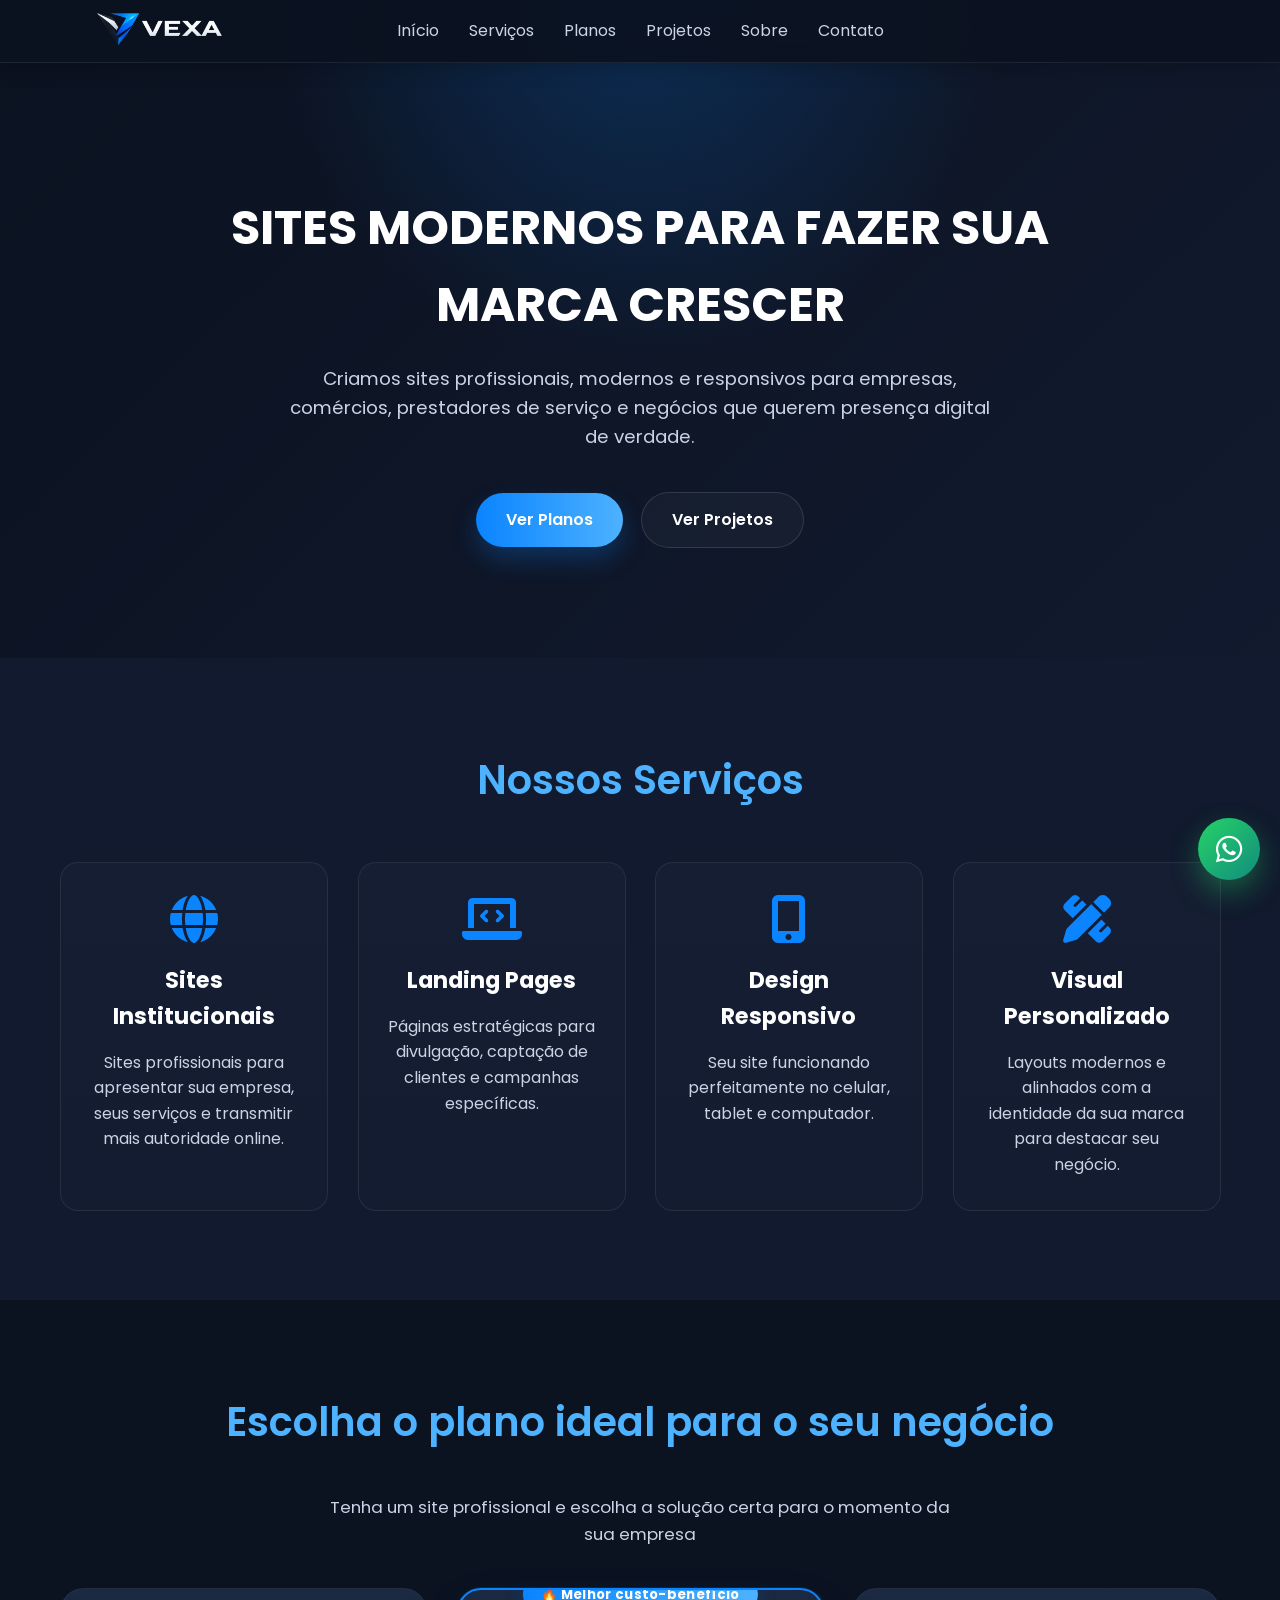
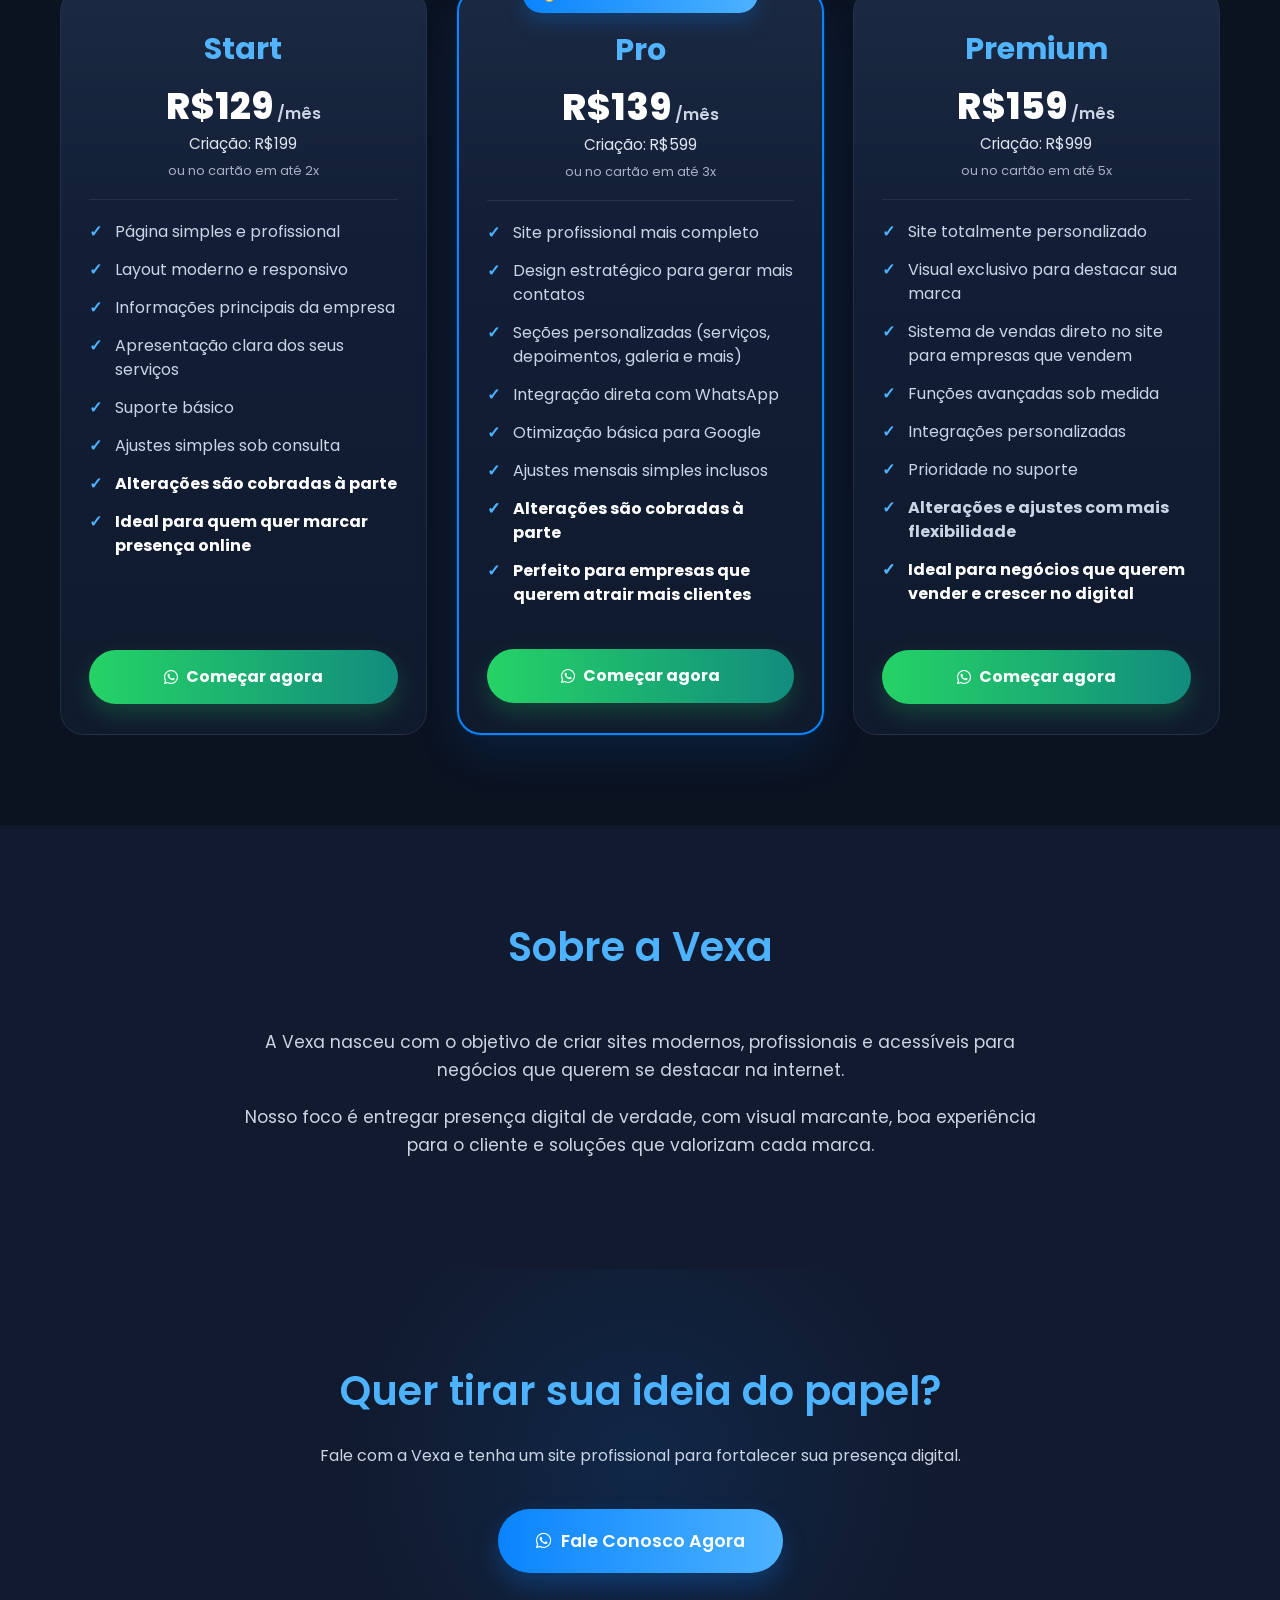
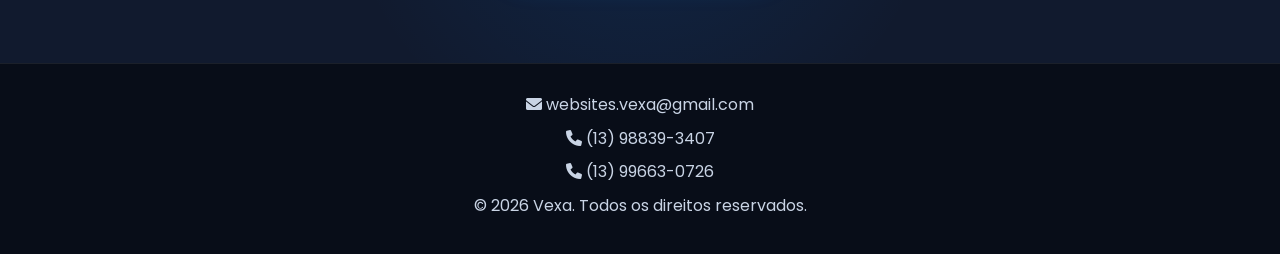
==== commit 3a747adf: "corrigindo footer e whatsapp flutuante" ====
--- a/index.html
+++ b/index.html
@@ -5,7 +5,7 @@
     <meta name="viewport" content="width=device-width, initial-scale=1.0" />
     <title>Vexa - Criação de Sites Profissionais</title>
 
-    <link rel="icon" type="image/png" sizes="64x64" href="img/logo.png" />
+    <link rel="icon" type="image/png" sizes="128x128" href="img/icone.png" />
 
     <link rel="stylesheet" href="css/style.css" />
     <link rel="preconnect" href="https://fonts.googleapis.com" />
@@ -131,10 +131,9 @@
               <li>Layout moderno e responsivo</li>
               <li>Informações principais da empresa</li>
               <li>Apresentação clara dos seus serviços</li>
-              <li>Hospedagem inclusa</li>
               <li>Suporte básico</li>
               <li>Ajustes simples sob consulta</li>
-              <li><strong>Sem integrações</strong></li>
+              <li><strong>Alterações são cobradas à parte</strong></li>
               <li>
                 <strong>Ideal para quem quer marcar presença online</strong>
               </li>
@@ -167,13 +166,9 @@
               <li>Integração direta com WhatsApp</li>
               <li>Otimização básica para Google</li>
               <li>Ajustes mensais simples inclusos</li>
-              <li>Ex: alteração de textos, valores, imagens ou serviços</li>
-              <li>
-                <strong
-                  >Não inclui alterações estruturais ou novas funções</strong
-                >
-              </li>
-              <li><strong>Alterações maiores são cobradas à parte</strong></li>
+              <li>
+              </li>
+              <li><strong>Alterações são cobradas à parte</strong></li>
               <li>
                 <strong
                   >Perfeito para empresas que querem atrair mais clientes</strong
@@ -204,11 +199,8 @@
               <li>Funções avançadas sob medida</li>
               <li>Integrações personalizadas</li>
               <li>Prioridade no suporte</li>
-              <li>Atualizações e ajustes com mais flexibilidade</li>
-              <li>
-                <strong
-                  >Alterações maiores e demandas avançadas com prioridade</strong
-                >
+              <strong><li>Alterações e ajustes com mais flexibilidade</li></strong>
+              <li>
               </li>
               <li>
                 <strong
--- a/css/style.css
+++ b/css/style.css
@@ -21,12 +21,20 @@
   --whatsapp-hover: #128c7e;
 }
 
+html,
+body {
+  min-height: 100%;
+}
+
 body {
   font-family: "Poppins", sans-serif;
   line-height: 1.6;
   color: var(--text);
   background: linear-gradient(180deg, var(--bg-dark) 0%, #0f172a 100%);
   overflow-x: hidden;
+  min-height: 100vh;
+  display: flex;
+  flex-direction: column;
 }
 
 .container {
@@ -108,21 +116,23 @@
 
 /* WhatsApp flutuante */
 .whatsapp-float {
-  position: fixed;
-  right: 20px;
-  bottom: 20px;
+  position: fixed !important;
+  right: 20px !important;
+  bottom: 20px !important;
+  left: auto !important;
+  top: auto !important;
   width: 62px;
   height: 62px;
   border-radius: 50%;
   background: linear-gradient(135deg, #25d366, #128c7e);
-  color: #fff;
-  display: flex;
+  color: #fff !important;
+  display: flex !important;
   align-items: center;
   justify-content: center;
   text-decoration: none;
   font-size: 1.9rem;
   box-shadow: 0 12px 28px rgba(37, 211, 102, 0.35);
-  z-index: 1200;
+  z-index: 9999 !important;
   transition:
     transform 0.3s ease,
     box-shadow 0.3s ease;
@@ -131,6 +141,12 @@
 .whatsapp-float:hover {
   transform: translateY(-4px) scale(1.05);
   box-shadow: 0 16px 34px rgba(37, 211, 102, 0.45);
+}
+
+.whatsapp-float i {
+  color: #fff !important;
+  font-size: 1.9rem;
+  line-height: 1;
 }
 
 /* Menu mobile */
@@ -600,6 +616,7 @@
   padding: 28px 0;
   text-align: center;
   border-top: 1px solid var(--border);
+  margin-top: auto;
 }
 
 footer p {
@@ -610,15 +627,20 @@
 /* Responsividade */
 @media (max-width: 768px) {
   .whatsapp-float {
-    right: 14px;
-    bottom: 14px;
+    right: 14px !important;
+    bottom: 14px !important;
+    left: auto !important;
     width: 58px;
     height: 58px;
     font-size: 1.7rem;
   }
 
+  .whatsapp-float i {
+    font-size: 1.7rem;
+  }
+
   body {
-    padding-bottom: 90px;
+    padding-bottom: 0;
   }
 
   header {
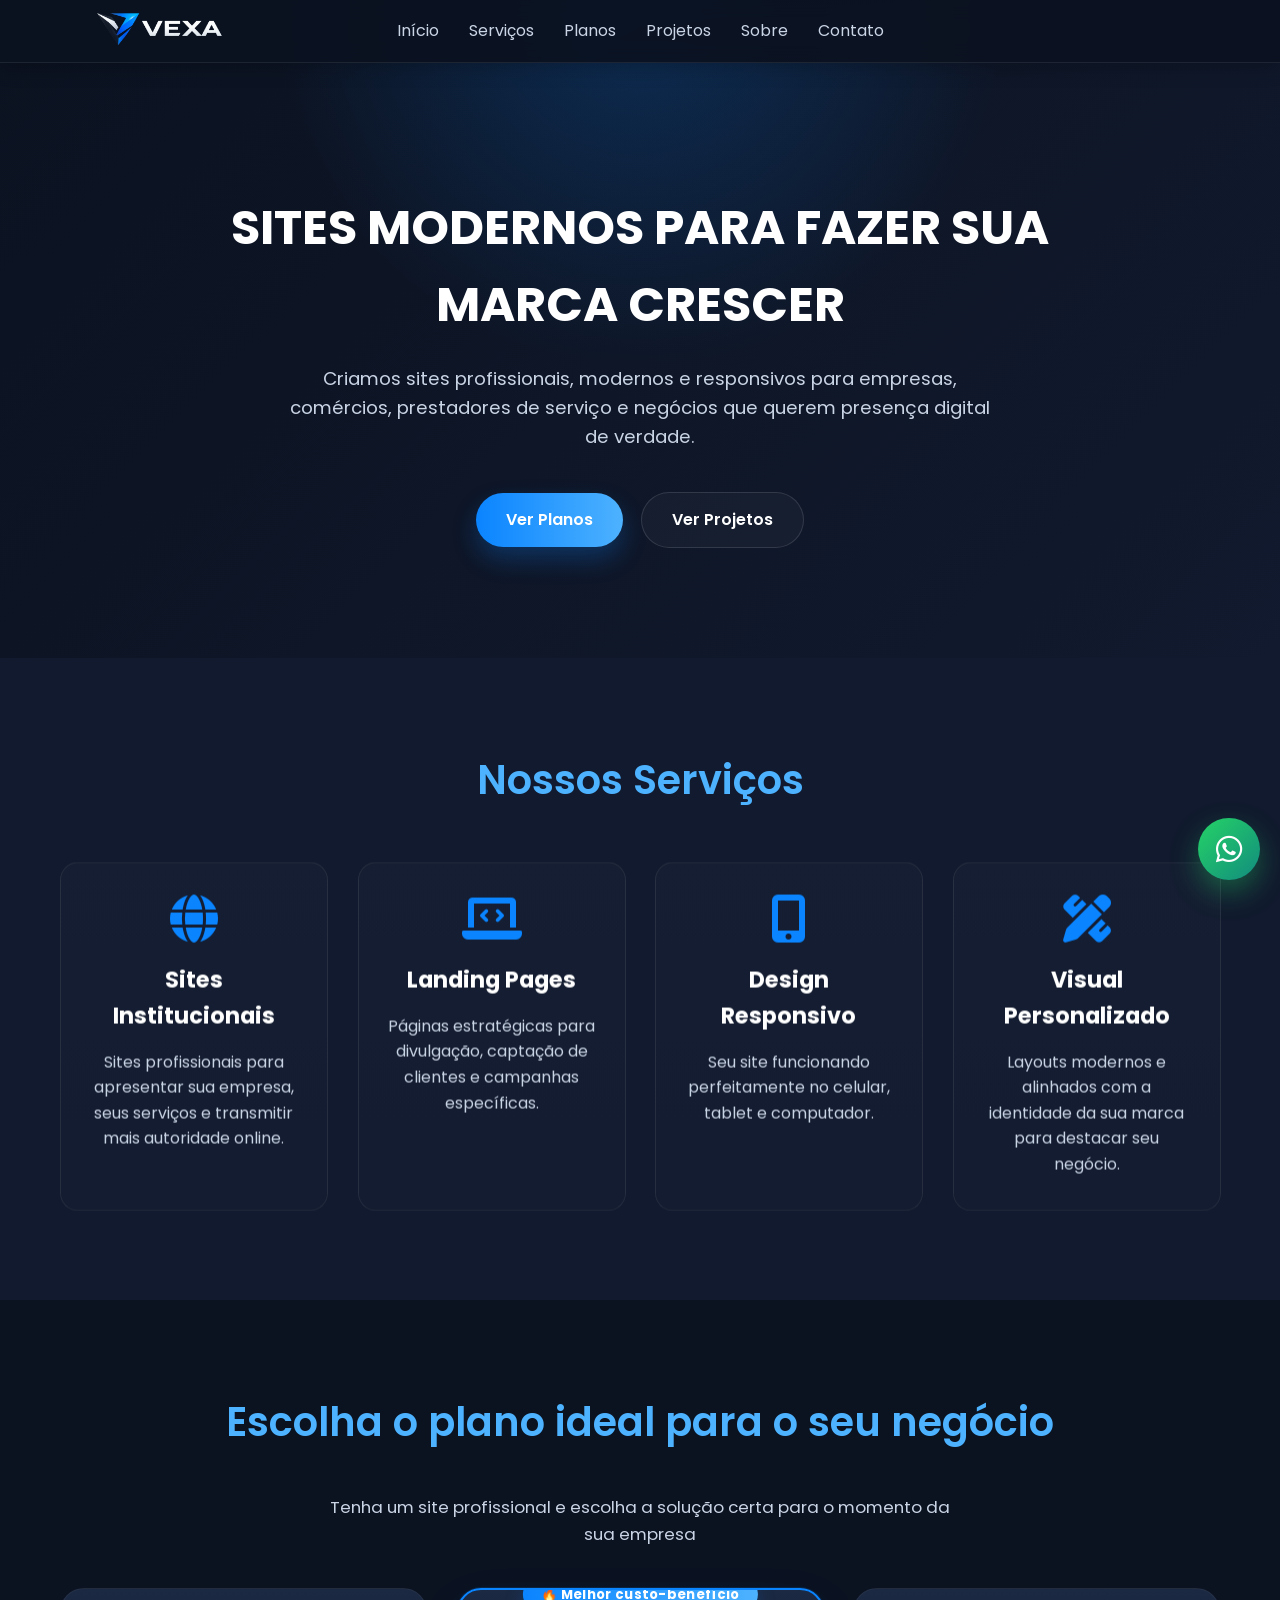
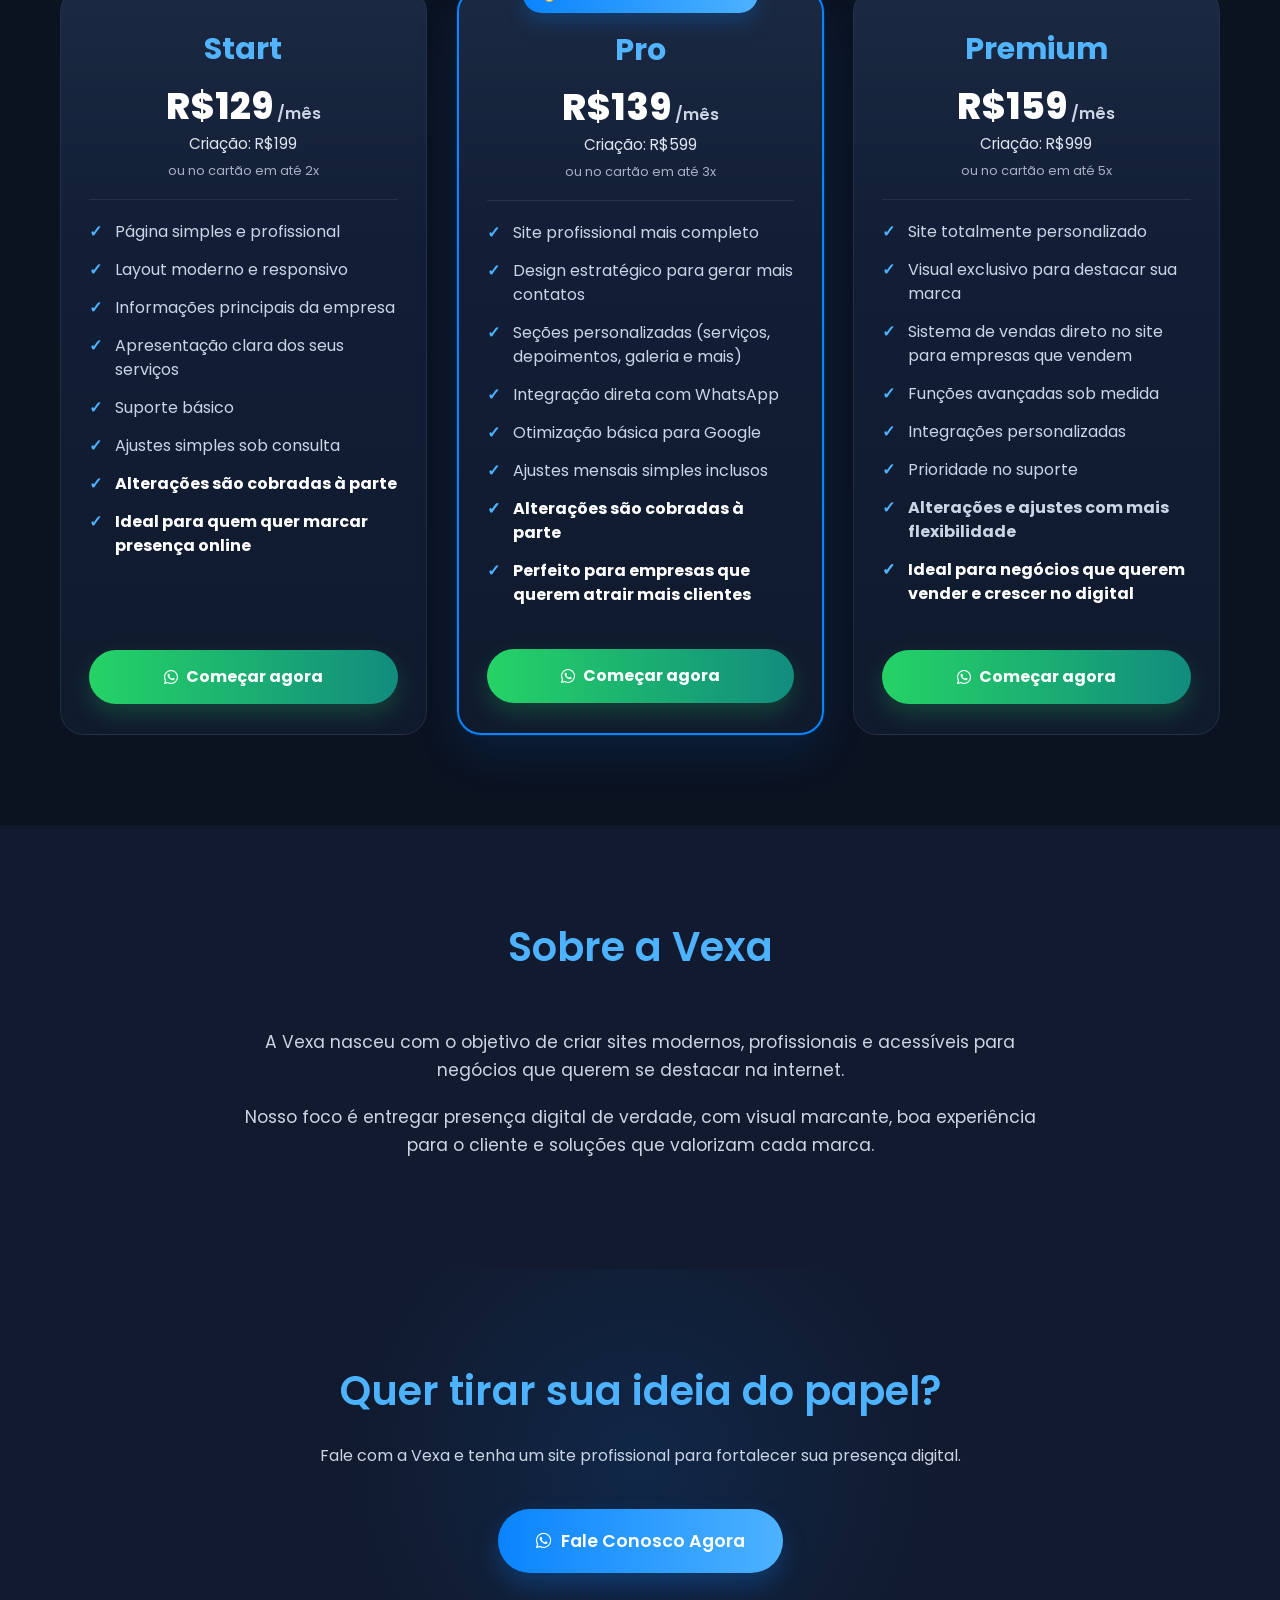
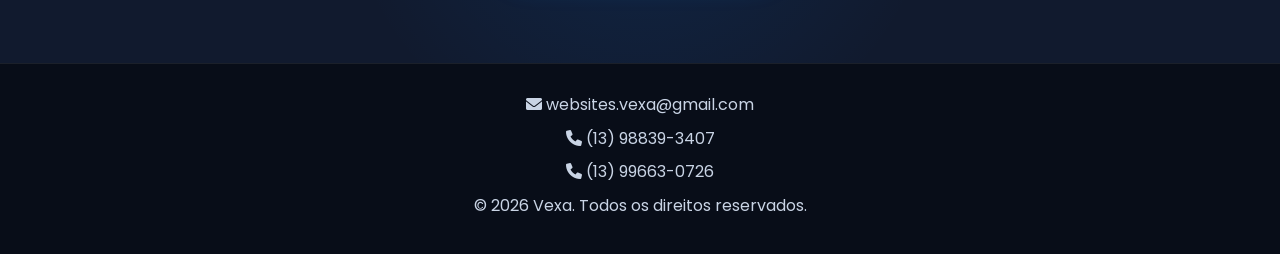
==== commit ee6e9afd: "sua mensagem" ====
--- a/index.html
+++ b/index.html
@@ -5,7 +5,7 @@
     <meta name="viewport" content="width=device-width, initial-scale=1.0" />
     <title>Vexa - Criação de Sites Profissionais</title>
 
-    <link rel="icon" type="image/png" sizes="128x128" href="img/icone.png" />
+    <link rel="icon" type="image/png" href="img/favicon.png" />
 
     <link rel="stylesheet" href="css/style.css" />
     <link rel="preconnect" href="https://fonts.googleapis.com" />
--- a/css/style.css
+++ b/css/style.css
@@ -661,7 +661,7 @@
   }
 
   .logo img {
-    height: 70px;
+    height: 120px;
     margin-right: 0;
   }
 
